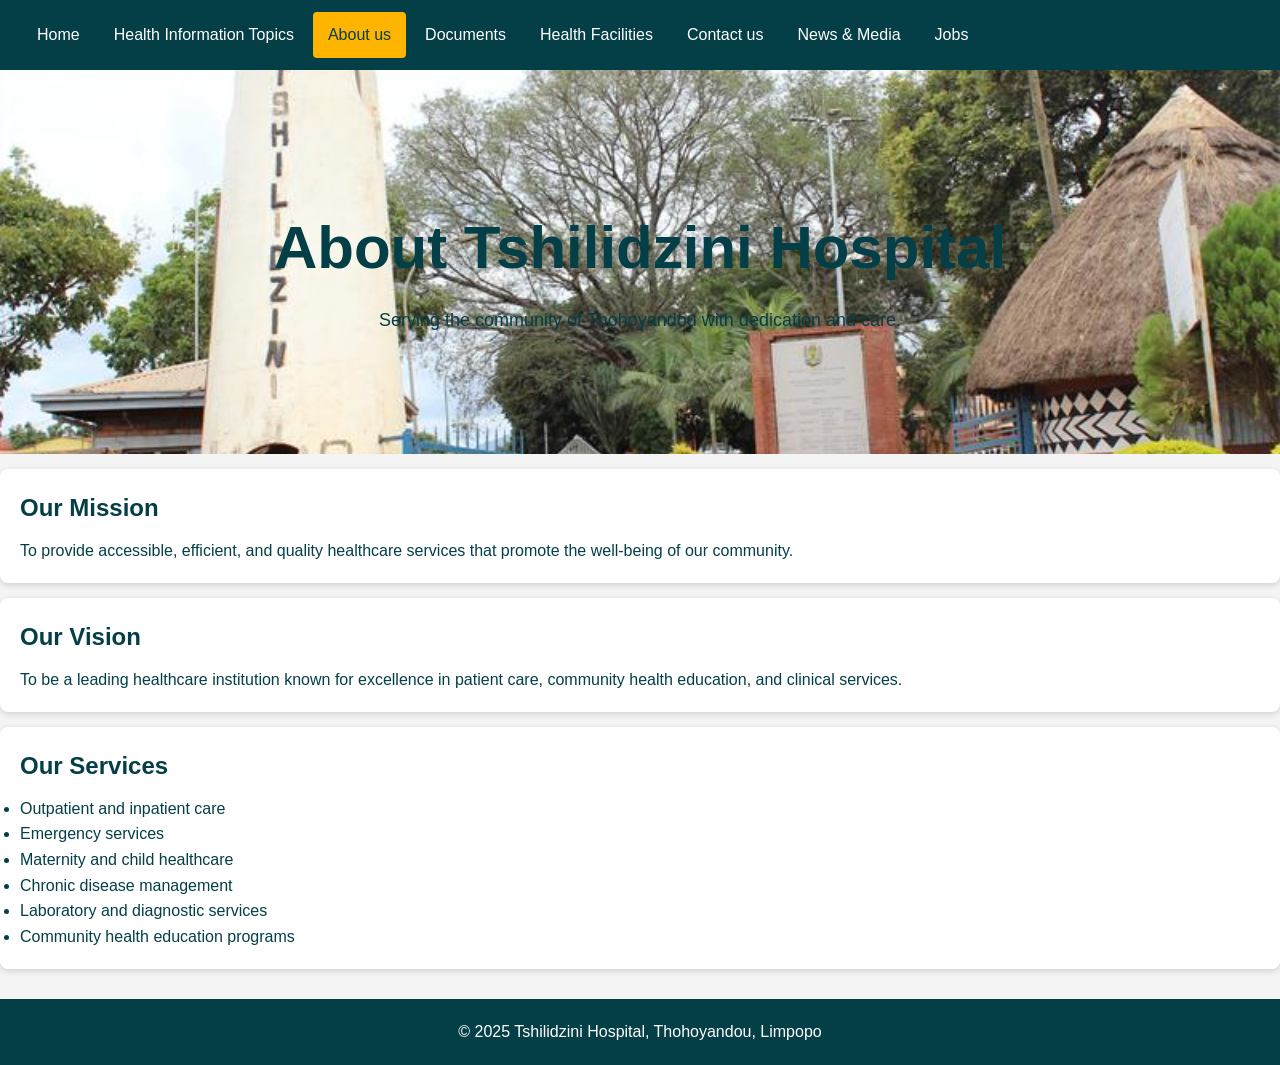
==== about.html @ 9dc43d7e "second commit with more changes" ====
<!DOCTYPE html>
<html lang="en">
<head>
    <meta charset="UTF-8">
    <meta name="viewport" content="width=device-width, initial-scale=1.0">
    <title>About Us - Tshilidzini Hospital</title>
    <link rel="stylesheet" href="styles.css">
</head>
<body>
    <!-- Navbar -->
    <div id="navbar">
      <a href="index.html">Home</a>
      <a href="client.html">Health Information Topics</a>
      <a class="active" href="about_us.html">About us</a>
      <a href="Appointment.html">Documents</a>
      <a href="HealthFacilities.html">Health Facilities</a>
      <a href="./pages/contact.html">Contact us</a>
      <a href="./pages/news-media.html">News & Media</a>
      <a href="jobs.html">Jobs</a>
      <a href="javascript:void(0);" class="icon" onclick="toggleNavbar()">
        <i class="fa fa-bars"></i>
      </a>
    </div>

    <!-- Hero -->
    <section class="hero-section" style="background:url('images/R.jpeg') center/cover no-repeat;">
        <h1>About Tshilidzini Hospital</h1>
        <p>Serving the community of Thohoyandou with dedication and care.</p>
    </section>

    <!-- About Section -->
    <div class="card">
        <h2>Our Mission</h2>
        <p>To provide accessible, efficient, and quality healthcare services that promote the well-being of our community.</p>
    </div>

    <div class="card">
        <h2>Our Vision</h2>
        <p>To be a leading healthcare institution known for excellence in patient care, community health education, and clinical services.</p>
    </div>

    <div class="card">
        <h2>Our Services</h2>
        <ul>
            <li>Outpatient and inpatient care</li>
            <li>Emergency services</li>
            <li>Maternity and child healthcare</li>
            <li>Chronic disease management</li>
            <li>Laboratory and diagnostic services</li>
            <li>Community health education programs</li>
        </ul>
    </div>

    <footer>
        &copy; 2025 Tshilidzini Hospital, Thohoyandou, Limpopo
    </footer>
</body>
</html>
---- styles.css ----
/* General Reset */
* {
    margin: 0;
    padding: 0;
    box-sizing: border-box;
    font-family: Arial, sans-serif;
}

body {
    line-height: 1.6;
    background-color: #f4f4f4;
    color: #043f47;
}

/* Navbar */
#navbar {
    display: flex;
    background: #043f47;
    padding: 10px 20px;
    flex-wrap: wrap;
    align-items: center;
}

#navbar a {
    color: #fff;
    text-decoration: none;
    padding: 10px 15px;
    margin: 2px;
    border-radius: 4px;
    transition: 0.3s;
}

#navbar a:hover, #navbar a.active {
    background: #ffb400;
    color: #043f47;
}

#navbar .icon {
    display: none;
}

/* Hero Section */
.hero-section {
    padding: 120px 20px;
    color: #043f47;
    text-align: center;
    background-size: cover;
    background-position: center;
}

.hero-section h1 {
    font-size: 60px;
    margin: 10px 0;
}

.hero-section p {
    font-size: 18px;
    max-width: 700px;
    margin: auto;
}

.hero-section button {
    padding: 12px 25px;
    border-radius: 6px;
    border: none;
    cursor: pointer;
    font-weight: bold;
    margin: 10px 5px;
    transition: 0.3s;
}

.hero-section button:hover {
    transform: scale(1.05);
}

/* Cards */
.card {
    background: #fff;
    padding: 20px;
    border-radius: 8px;
    margin: 15px 0;
    box-shadow: 0 2px 6px rgba(0,0,0,0.15);
}

.card h2 {
    margin-bottom: 10px;
    color: #043f47;
}

/* Buttons */
.btn-primary {
    background: #ffb400;
    color: #043f47;
    border: none;
}

.btn-secondary {
    background: transparent;
    border: 2px solid #ffb400;
    color: #e4e46f;
}

/* Footer */
footer {
    background: #043f47;
    color: #fff;
    padding: 20px;
    text-align: center;
    margin-top: 30px;
}

/* Responsive Navbar */
@media screen and (max-width: 768px) {
    #navbar a:not(:first-child) {display: none;}
    #navbar a.icon {display: block;}
}

@media screen and (max-width: 768px) {
    #navbar.responsive {position: relative;}
    #navbar.responsive a.icon {
        position: absolute;
        right: 0;
        top: 0;
    }
    #navbar.responsive a {
        display: block;
        text-align: left;
    }
}
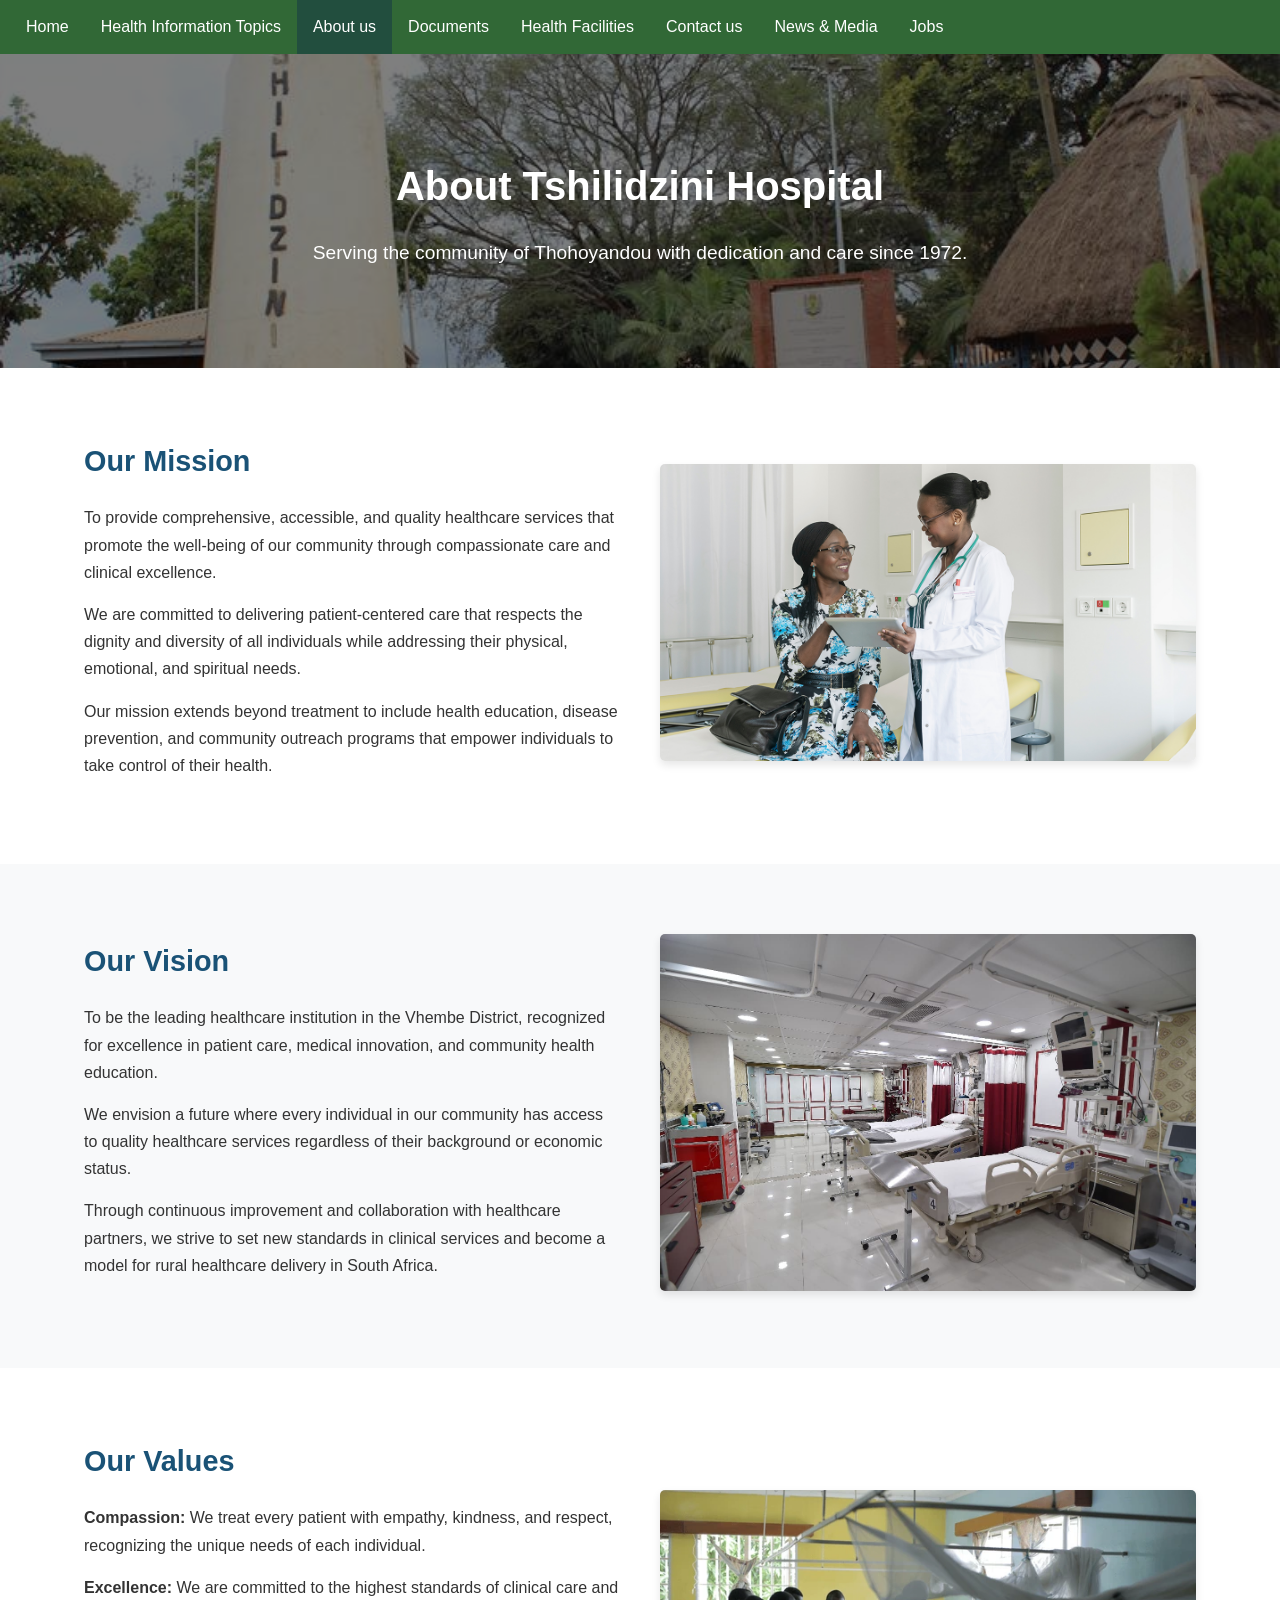
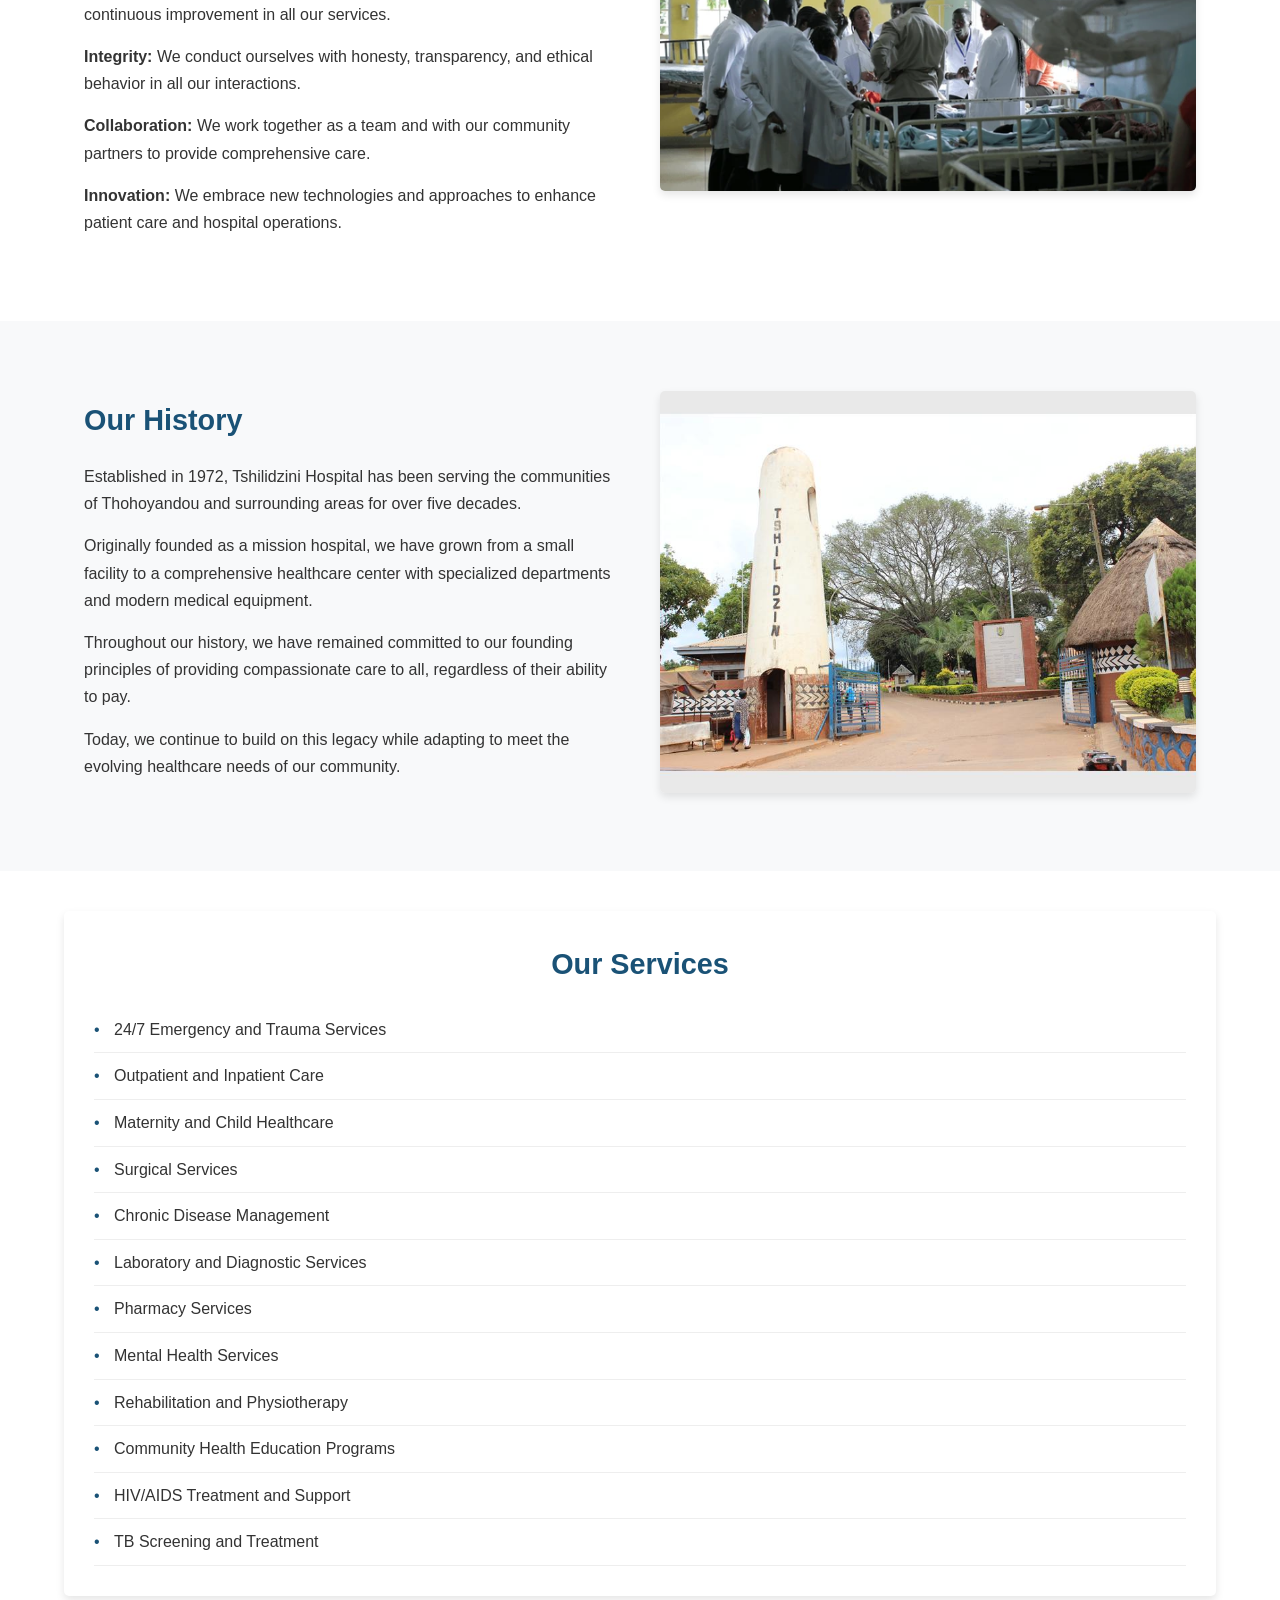
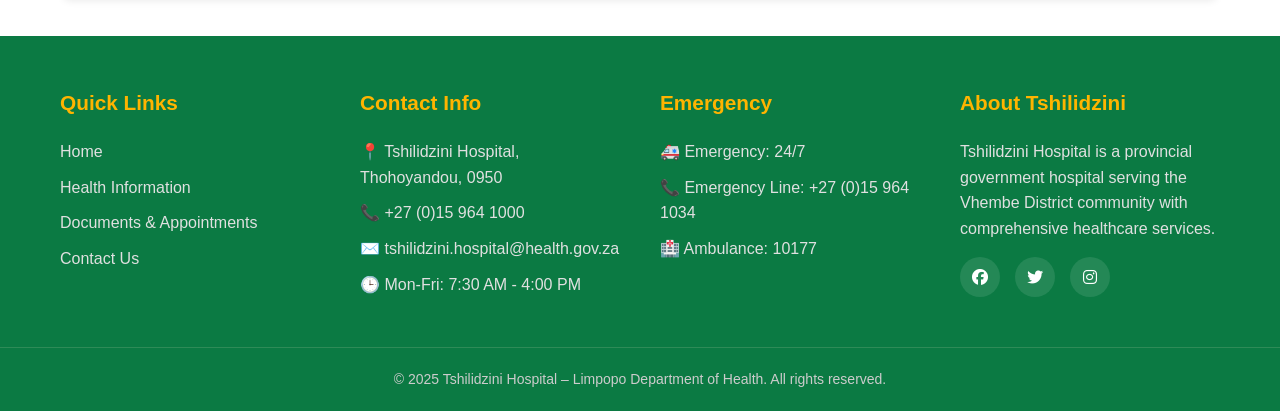
==== commit a7dd23eb: "." ====
--- a/about.html
+++ b/about.html
@@ -1,58 +1,168 @@
 <!DOCTYPE html>
 <html lang="en">
+    
 <head>
     <meta charset="UTF-8">
     <meta name="viewport" content="width=device-width, initial-scale=1.0">
     <title>About Us - Tshilidzini Hospital</title>
     <link rel="stylesheet" href="styles.css">
+        <link rel="stylesheet" href="https://cdnjs.cloudflare.com/ajax/libs/font-awesome/6.5.0/css/all.min.css">
+    
+    <script>
+        function toggleNavbar() {
+            let nav = document.getElementById("navbar");
+            nav.classList.toggle("responsive");
+        }
+    </script>
 </head>
+
 <body>
+
     <!-- Navbar -->
     <div id="navbar">
-      <a href="index.html">Home</a>
-      <a href="client.html">Health Information Topics</a>
-      <a class="active" href="about_us.html">About us</a>
-      <a href="Appointment.html">Documents</a>
-      <a href="HealthFacilities.html">Health Facilities</a>
-      <a href="./pages/contact.html">Contact us</a>
-      <a href="./pages/news-media.html">News & Media</a>
-      <a href="jobs.html">Jobs</a>
-      <a href="javascript:void(0);" class="icon" onclick="toggleNavbar()">
-        <i class="fa fa-bars"></i>
-      </a>
+        <a href="index.html">Home</a>
+        <a href="client.html">Health Information Topics</a>
+        <a class="active" href="about.html">About us</a>
+        <a href="document.html">Documents</a>
+        <a href="healthfacility.html">Health Facilities</a>
+        <a href="contact.html">Contact us</a>
+        <a href="news.html">News & Media</a>
+        <a href="jobs.html">Jobs</a>
+
+        <!-- Hamburger icon -->
+        <a href="javascript:void(0);" class="icon" onclick="toggleNavbar()">
+            &#9776;
+        </a>
     </div>
 
     <!-- Hero -->
-    <section class="hero-section" style="background:url('images/R.jpeg') center/cover no-repeat;">
+    <section class="hero-section" style="background: linear-gradient(rgba(0, 0, 0, 0.5), rgba(0, 0, 0, 0.5)), url('images/R.jpeg') center/cover no-repeat;">
         <h1>About Tshilidzini Hospital</h1>
-        <p>Serving the community of Thohoyandou with dedication and care.</p>
+        <p>Serving the community of Thohoyandou with dedication and care since 1972.</p>
     </section>
 
-    <!-- About Section -->
-    <div class="card">
-        <h2>Our Mission</h2>
-        <p>To provide accessible, efficient, and quality healthcare services that promote the well-being of our community.</p>
+    <!-- OUR MISSION SIDE-BY-SIDE -->
+    <div class="side-section">
+        <div class="text-box">
+            <h2>Our Mission</h2>
+            <p>To provide comprehensive, accessible, and quality healthcare services that promote the well-being of our community through compassionate care and clinical excellence.</p>
+            <p>We are committed to delivering patient-centered care that respects the dignity and diversity of all individuals while addressing their physical, emotional, and spiritual needs.</p>
+            <p>Our mission extends beyond treatment to include health education, disease prevention, and community outreach programs that empower individuals to take control of their health.</p>
+        </div>
+
+        <div class="image-box">
+            <img src="images/doc.jpg" alt="Medical professionals providing care">
+        </div>
     </div>
 
-    <div class="card">
-        <h2>Our Vision</h2>
-        <p>To be a leading healthcare institution known for excellence in patient care, community health education, and clinical services.</p>
+    <!-- OUR VISION SIDE-BY-SIDE -->
+    <div class="side-section">
+        <div class="text-box">
+            <h2>Our Vision</h2>
+            <p>To be the leading healthcare institution in the Vhembe District, recognized for excellence in patient care, medical innovation, and community health education.</p>
+            <p>We envision a future where every individual in our community has access to quality healthcare services regardless of their background or economic status.</p>
+            <p>Through continuous improvement and collaboration with healthcare partners, we strive to set new standards in clinical services and become a model for rural healthcare delivery in South Africa.</p>
+        </div>
+
+        <div class="image-box">
+            <img src="images/facility.jpg" alt="Modern hospital facilities">
+        </div>
+    </div>
+
+    <!-- OUR VALUES SIDE-BY-SIDE -->
+    <div class="side-section">
+        <div class="text-box">
+            <h2>Our Values</h2>
+            <p><strong>Compassion:</strong> We treat every patient with empathy, kindness, and respect, recognizing the unique needs of each individual.</p>
+            <p><strong>Excellence:</strong> We are committed to the highest standards of clinical care and continuous improvement in all our services.</p>
+            <p><strong>Integrity:</strong> We conduct ourselves with honesty, transparency, and ethical behavior in all our interactions.</p>
+            <p><strong>Collaboration:</strong> We work together as a team and with our community partners to provide comprehensive care.</p>
+            <p><strong>Innovation:</strong> We embrace new technologies and approaches to enhance patient care and hospital operations.</p>
+        </div>
+
+        <div class="image-box">
+            <img src="images/staff.webp" alt="Hospital staff working together">
+        </div>
+    </div>
+
+    <!-- OUR HISTORY SIDE-BY-SIDE -->
+    <div class="side-section">
+        <div class="text-box">
+            <h2>Our History</h2>
+            <p>Established in 1972, Tshilidzini Hospital has been serving the communities of Thohoyandou and surrounding areas for over five decades.</p>
+            <p>Originally founded as a mission hospital, we have grown from a small facility to a comprehensive healthcare center with specialized departments and modern medical equipment.</p>
+            <p>Throughout our history, we have remained committed to our founding principles of providing compassionate care to all, regardless of their ability to pay.</p>
+            <p>Today, we continue to build on this legacy while adapting to meet the evolving healthcare needs of our community.</p>
+        </div>
+
+        <div class="image-box">
+            <img src="images/R.jpeg" alt="Historical photo of Tshilidzini Hospital">
+        </div>
     </div>
 
     <div class="card">
         <h2>Our Services</h2>
         <ul>
-            <li>Outpatient and inpatient care</li>
-            <li>Emergency services</li>
-            <li>Maternity and child healthcare</li>
-            <li>Chronic disease management</li>
-            <li>Laboratory and diagnostic services</li>
-            <li>Community health education programs</li>
+            <li>24/7 Emergency and Trauma Services</li>
+            <li>Outpatient and Inpatient Care</li>
+            <li>Maternity and Child Healthcare</li>
+            <li>Surgical Services</li>
+            <li>Chronic Disease Management</li>
+            <li>Laboratory and Diagnostic Services</li>
+            <li>Pharmacy Services</li>
+            <li>Mental Health Services</li>
+            <li>Rehabilitation and Physiotherapy</li>
+            <li>Community Health Education Programs</li>
+            <li>HIV/AIDS Treatment and Support</li>
+            <li>TB Screening and Treatment</li>
         </ul>
     </div>
 
-    <footer>
-        &copy; 2025 Tshilidzini Hospital, Thohoyandou, Limpopo
+    <!-- Footer -->
+    <footer class="footer">
+        <div class="footer-container">
+            <div class="footer-section">
+                <h3>Quick Links</h3>
+                <ul>
+                    <li><a href="index.html">Home</a></li>
+                    <li><a href="health.html">Health Information</a></li>
+                    <li><a href="documents.html">Documents & Appointments</a></li>
+                    <li><a href="contact.html">Contact Us</a></li>
+                </ul>
+            </div>
+            <div class="footer-section">
+                <h3>Contact Info</h3>
+                <ul>
+                    <li>📍 Tshilidzini Hospital, Thohoyandou, 0950</li>
+                    <li>📞 +27 (0)15 964 1000</li>
+                    <li>✉️ tshilidzini.hospital@health.gov.za</li>
+                    <li>🕒 Mon-Fri: 7:30 AM - 4:00 PM</li>
+                </ul>
+            </div>
+            <div class="footer-section">
+                <h3>Emergency</h3>
+                <ul>
+                    <li>🚑 Emergency: 24/7</li>
+                    <li>📞 Emergency Line: +27 (0)15 964 1034</li>
+                    <li>🏥 Ambulance: 10177</li>
+                </ul>
+            </div>
+            <div class="footer-section">
+                <h3>About Tshilidzini</h3>
+                <p>Tshilidzini Hospital is a provincial government hospital serving the Vhembe District community with comprehensive healthcare services.</p>
+                <div class="social-links">
+                    <a href="#" aria-label="Facebook"><i class="fab fa-facebook"></i></a>
+                    <a href="#" aria-label="Twitter"><i class="fab fa-twitter"></i></a>
+                    <a href="#" aria-label="Instagram"><i class="fab fa-instagram"></i></a>
+                </div>
+            </div>
+        </div>
+        <div class="footer-bottom">
+            © 2025 Tshilidzini Hospital – Limpopo Department of Health. All rights reserved.
+        </div>
     </footer>
+
+
 </body>
-</html>
+
+</html>
--- a/styles.css
+++ b/styles.css
@@ -1,129 +1,250 @@
-/* General Reset */
-* {
-    margin: 0;
-    padding: 0;
-    box-sizing: border-box;
-    font-family: Arial, sans-serif;
-}
-
-body {
+ 
+        /* CSS to match the design */
+        * {
+            margin: 0;
+            padding: 0;
+            box-sizing: border-box;
+            font-family: Arial, sans-serif;
+        }
+        
+        body {
+            line-height: 1.6;
+            color: #333;
+        }
+        
+        /* Navbar Styles */
+        #navbar {
+            background-color: #316836;
+            overflow: hidden;
+            display: flex;
+            flex-wrap: wrap;
+            padding: 0 10px;
+        }
+        
+        #navbar a {
+            color: white;
+            text-align: center;
+            padding: 14px 16px;
+            text-decoration: none;
+            font-size: 16px;
+        }
+        
+        #navbar a:hover {
+            background-color: #30765a;
+        }
+        
+        #navbar a.active {
+            background-color: #224e3e;
+        }
+        
+        #navbar .icon {
+            display: none;
+        }
+        
+        /* Hero Section */
+        .hero-section {
+            padding: 100px 20px;
+            text-align: center;
+            color: white;
+            background: linear-gradient(rgba(0, 0, 0, 0.5), rgba(0, 0, 0, 0.5)), url('images/R.jpeg') center/cover no-repeat;
+        }
+        
+        .hero-section h1 {
+            font-size: 2.5rem;
+            margin-bottom: 20px;
+        }
+        
+        .hero-section p {
+            font-size: 1.2rem;
+            max-width: 800px;
+            margin: 0 auto;
+        }
+        
+        /* Side-by-side Sections */
+        .side-section {
+            display: flex;
+            flex-wrap: wrap;
+            padding: 50px 5%;
+            align-items: center;
+        }
+        
+        .text-box {
+            flex: 1;
+            min-width: 300px;
+            padding: 20px;
+        }
+        
+        .text-box h2 {
+            color: #1a5276;
+            margin-bottom: 20px;
+            font-size: 1.8rem;
+        }
+        
+        .text-box p {
+            margin-bottom: 15px;
+            line-height: 1.7;
+        }
+        
+        .image-box {
+            flex: 1;
+            min-width: 300px;
+            padding: 20px;
+            text-align: center;
+        }
+        
+        .image-box img {
+            max-width: 100%;
+            border-radius: 5px;
+            box-shadow: 0 4px 8px rgba(0, 0, 0, 0.1);
+        }
+        
+        /* Alternate background for sections */
+        .side-section:nth-child(even) {
+            background-color: #f8f9fa;
+        }
+        
+        /* Card Styles */
+        .card {
+            background-color: white;
+            margin: 40px 5%;
+            padding: 30px;
+            border-radius: 5px;
+            box-shadow: 0 4px 8px rgba(0, 0, 0, 0.1);
+        }
+        
+        .card h2 {
+            color: #1a5276;
+            margin-bottom: 20px;
+            font-size: 1.8rem;
+            text-align: center;
+        }
+        
+        .card ul {
+            list-style-type: none;
+            padding: 0;
+        }
+        
+        .card li {
+            padding: 10px 0;
+            border-bottom: 1px solid #eee;
+            padding-left: 20px;
+            position: relative;
+        }
+        
+        .card li:before {
+            content: "•";
+            color: #1a5276;
+            position: absolute;
+            left: 0;
+        }
+        
+       
+        
+        /* Responsive Design */
+        @media screen and (max-width: 768px) {
+            #navbar a:not(:first-child) {display: none;}
+            #navbar a.icon {
+                float: right;
+                display: block;
+            }
+            
+            #navbar.responsive {position: relative;}
+            #navbar.responsive .icon {
+                position: absolute;
+                right: 0;
+                top: 0;
+            }
+            #navbar.responsive a {
+                float: none;
+                display: block;
+                text-align: left;
+            }
+            
+            .hero-section {
+                padding: 60px 20px;
+            }
+            
+            .hero-section h1 {
+                font-size: 2rem;
+            }
+        }
+    /* Footer */
+.footer {
+    background: #0b7a43;
+    color: white;
+    padding: 50px 0 20px;
+}
+
+.footer-container {
+    display: grid;
+    grid-template-columns: repeat(auto-fit, minmax(250px, 1fr));
+    gap: 40px;
+    max-width: 1200px;
+    margin: 0 auto;
+    padding: 0 20px;
+}
+
+.footer-section h3 {
+    color: #ffb400;
+    margin-bottom: 20px;
+    font-size: 1.3rem;
+}
+
+.footer-section ul {
+    list-style: none;
+}
+
+.footer-section ul li {
+    margin-bottom: 10px;
+    color: #e0e0e0;
+}
+
+.footer-section ul li a {
+    color: #e0e0e0;
+    text-decoration: none;
+    transition: color 0.3s ease;
+}
+
+.footer-section ul li a:hover {
+    color: #ffb400;
+}
+
+.footer-section p {
+    color: #e0e0e0;
     line-height: 1.6;
-    background-color: #f4f4f4;
-    color: #043f47;
-}
-
-/* Navbar */
-#navbar {
+    margin-bottom: 15px;
+}
+
+.social-links {
     display: flex;
-    background: #043f47;
-    padding: 10px 20px;
-    flex-wrap: wrap;
+    gap: 15px;
+    margin-top: 15px;
+}
+
+.social-links a {
+    display: flex;
     align-items: center;
-}
-
-#navbar a {
-    color: #fff;
+    justify-content: center;
+    width: 40px;
+    height: 40px;
+    background: rgba(255, 255, 255, 0.1);
+    border-radius: 50%;
+    color: white;
     text-decoration: none;
-    padding: 10px 15px;
-    margin: 2px;
-    border-radius: 4px;
-    transition: 0.3s;
-}
-
-#navbar a:hover, #navbar a.active {
+    transition: all 0.3s ease;
+}
+
+.social-links a:hover {
     background: #ffb400;
-    color: #043f47;
-}
-
-#navbar .icon {
-    display: none;
-}
-
-/* Hero Section */
-.hero-section {
-    padding: 120px 20px;
-    color: #043f47;
+    transform: translateY(-2px);
+}
+
+.footer-bottom {
     text-align: center;
-    background-size: cover;
-    background-position: center;
-}
-
-.hero-section h1 {
-    font-size: 60px;
-    margin: 10px 0;
-}
-
-.hero-section p {
-    font-size: 18px;
-    max-width: 700px;
-    margin: auto;
-}
-
-.hero-section button {
-    padding: 12px 25px;
-    border-radius: 6px;
-    border: none;
-    cursor: pointer;
-    font-weight: bold;
-    margin: 10px 5px;
-    transition: 0.3s;
-}
-
-.hero-section button:hover {
-    transform: scale(1.05);
-}
-
-/* Cards */
-.card {
-    background: #fff;
-    padding: 20px;
-    border-radius: 8px;
-    margin: 15px 0;
-    box-shadow: 0 2px 6px rgba(0,0,0,0.15);
-}
-
-.card h2 {
-    margin-bottom: 10px;
-    color: #043f47;
-}
-
-/* Buttons */
-.btn-primary {
-    background: #ffb400;
-    color: #043f47;
-    border: none;
-}
-
-.btn-secondary {
-    background: transparent;
-    border: 2px solid #ffb400;
-    color: #e4e46f;
-}
-
-/* Footer */
-footer {
-    background: #043f47;
-    color: #fff;
-    padding: 20px;
-    text-align: center;
-    margin-top: 30px;
-}
-
-/* Responsive Navbar */
-@media screen and (max-width: 768px) {
-    #navbar a:not(:first-child) {display: none;}
-    #navbar a.icon {display: block;}
-}
-
-@media screen and (max-width: 768px) {
-    #navbar.responsive {position: relative;}
-    #navbar.responsive a.icon {
-        position: absolute;
-        right: 0;
-        top: 0;
-    }
-    #navbar.responsive a {
-        display: block;
-        text-align: left;
-    }
-}
+    margin-top: 40px;
+    padding-top: 20px;
+    border-top: 1px solid #2e8b57;
+    color: #ccc;
+    font-size: 14px;
+}
+
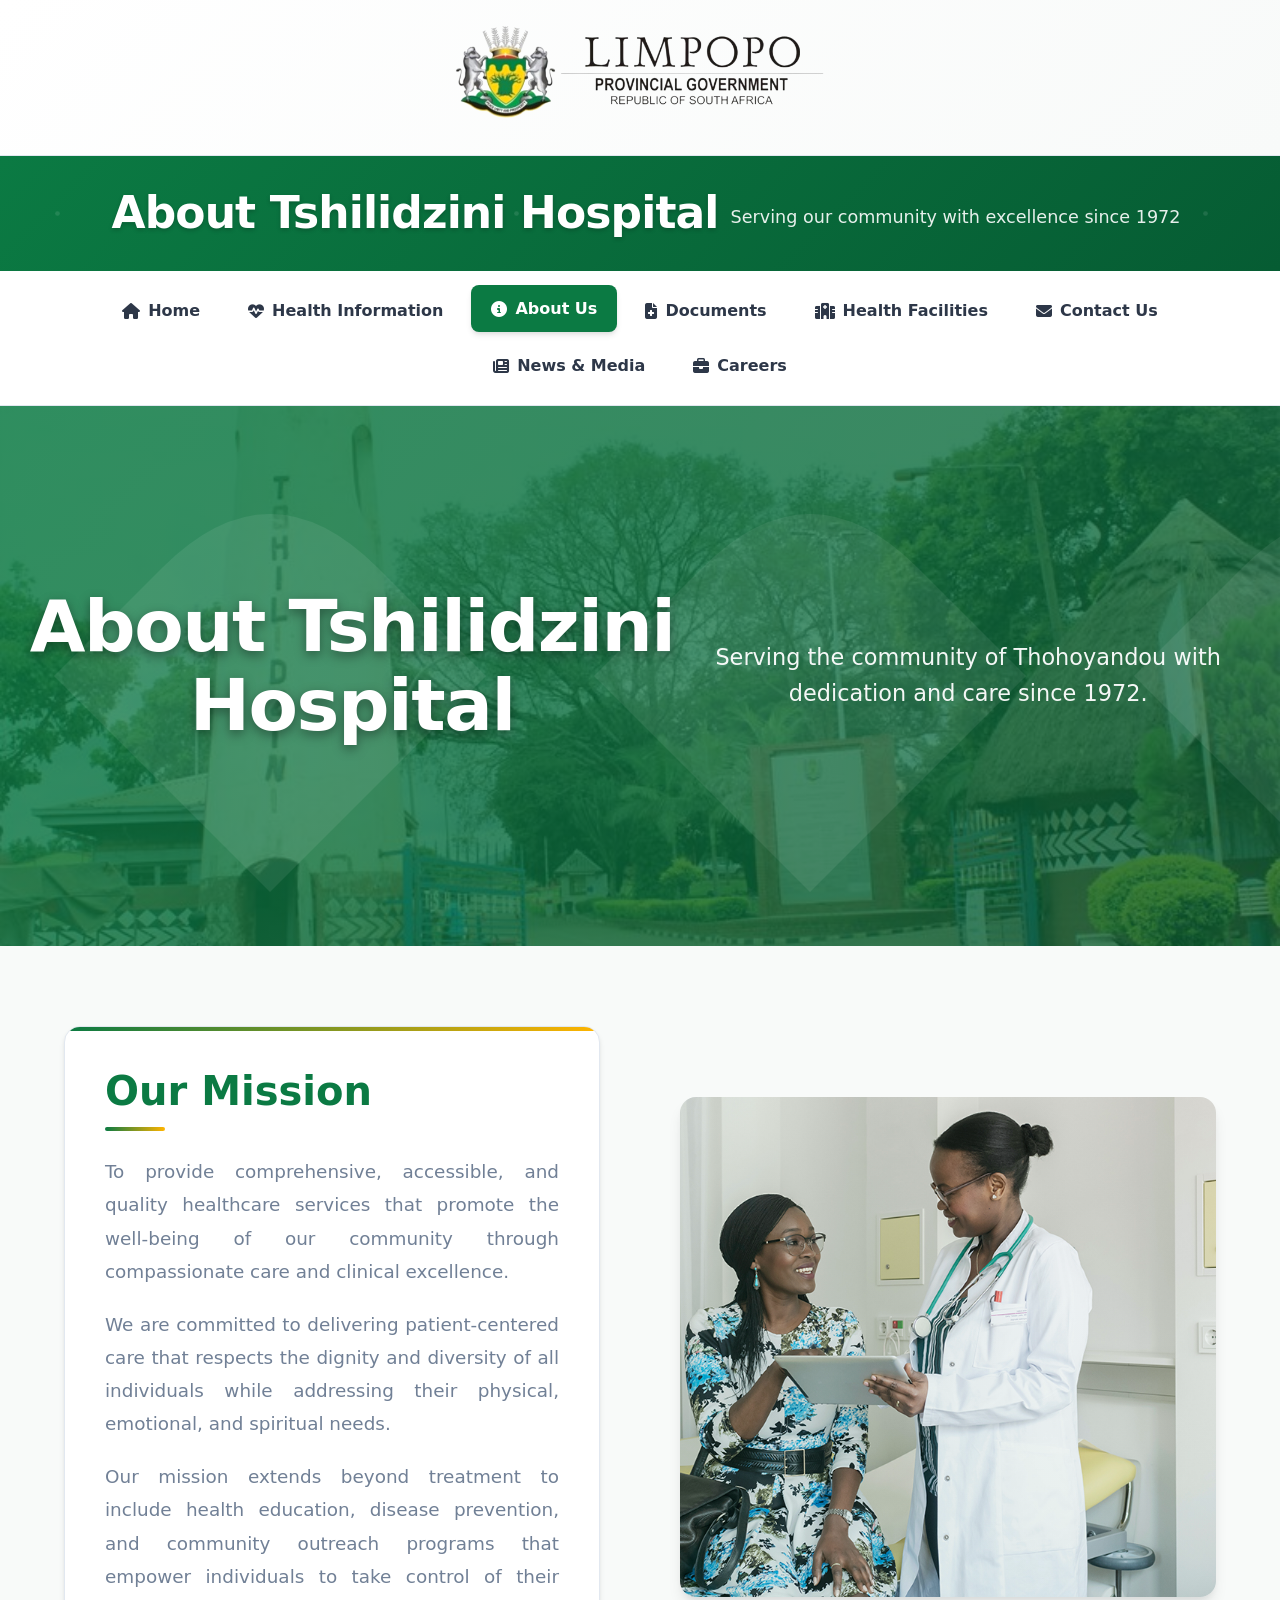
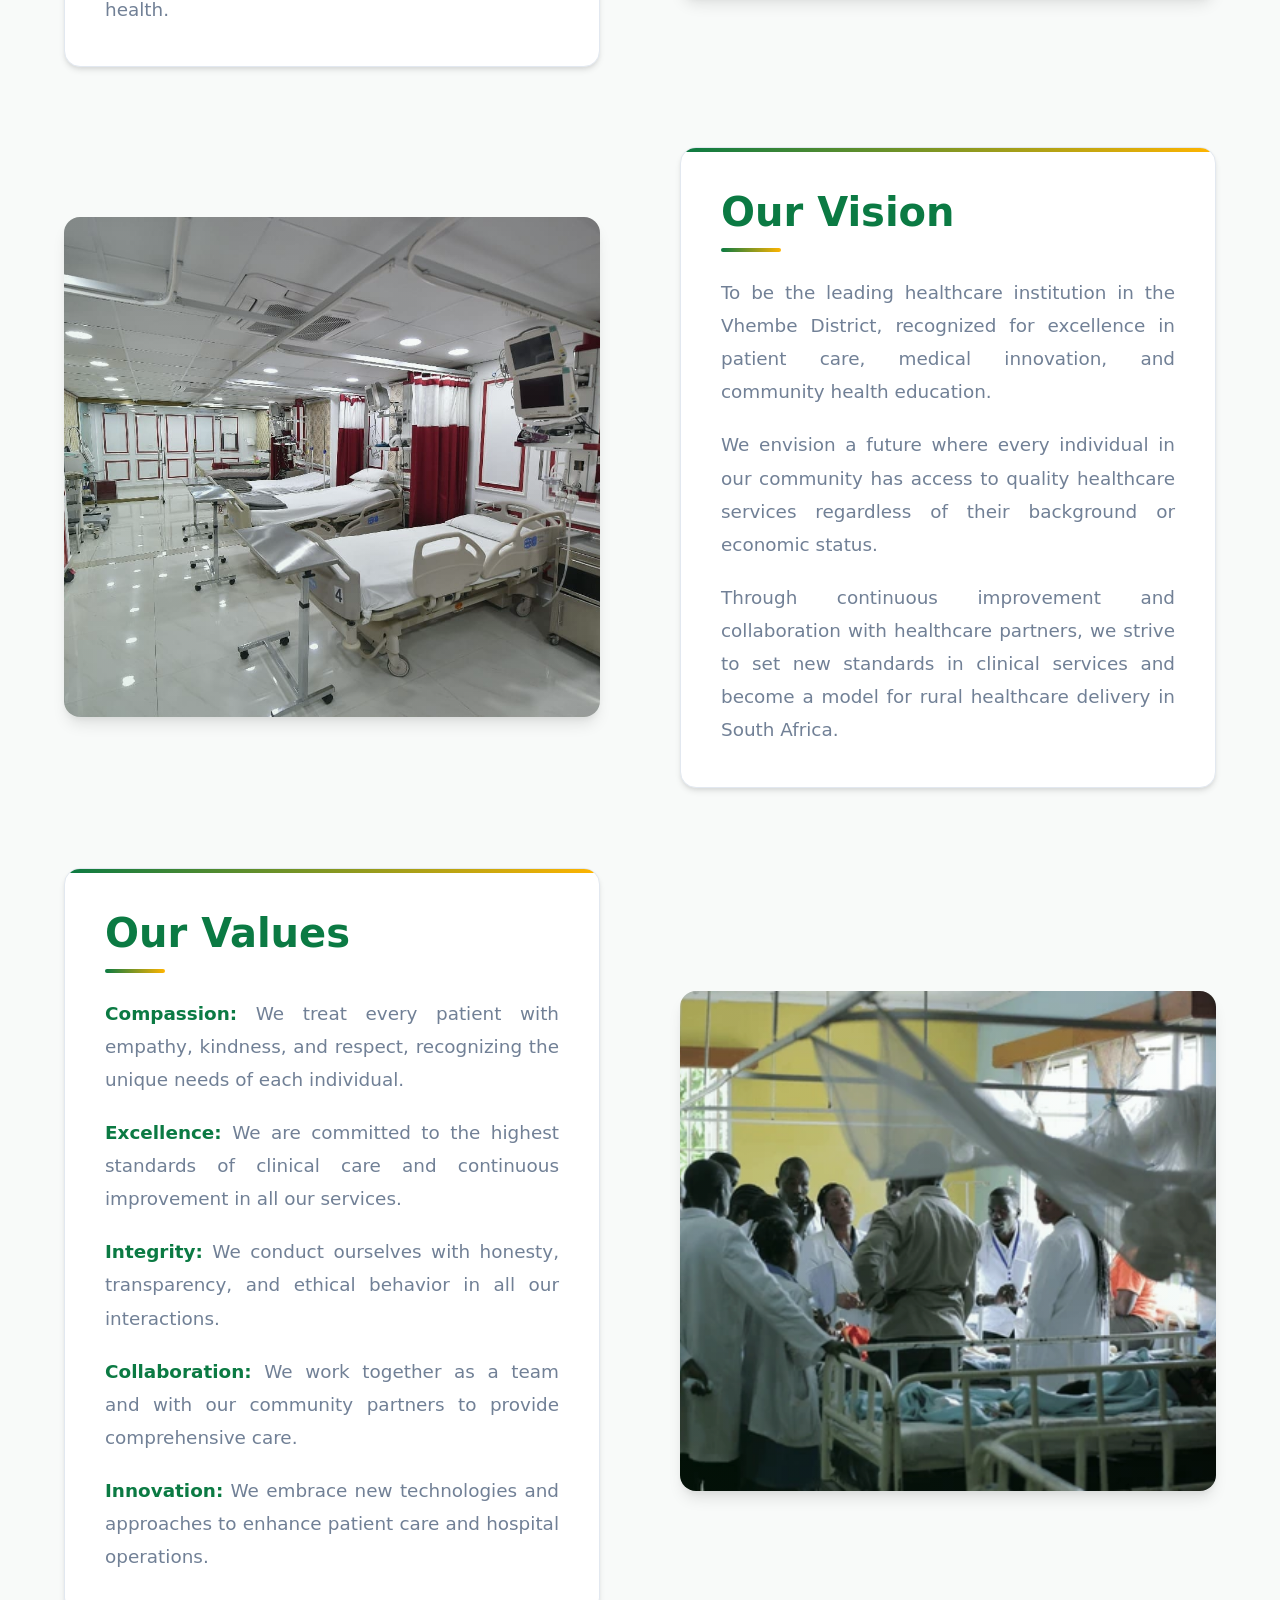
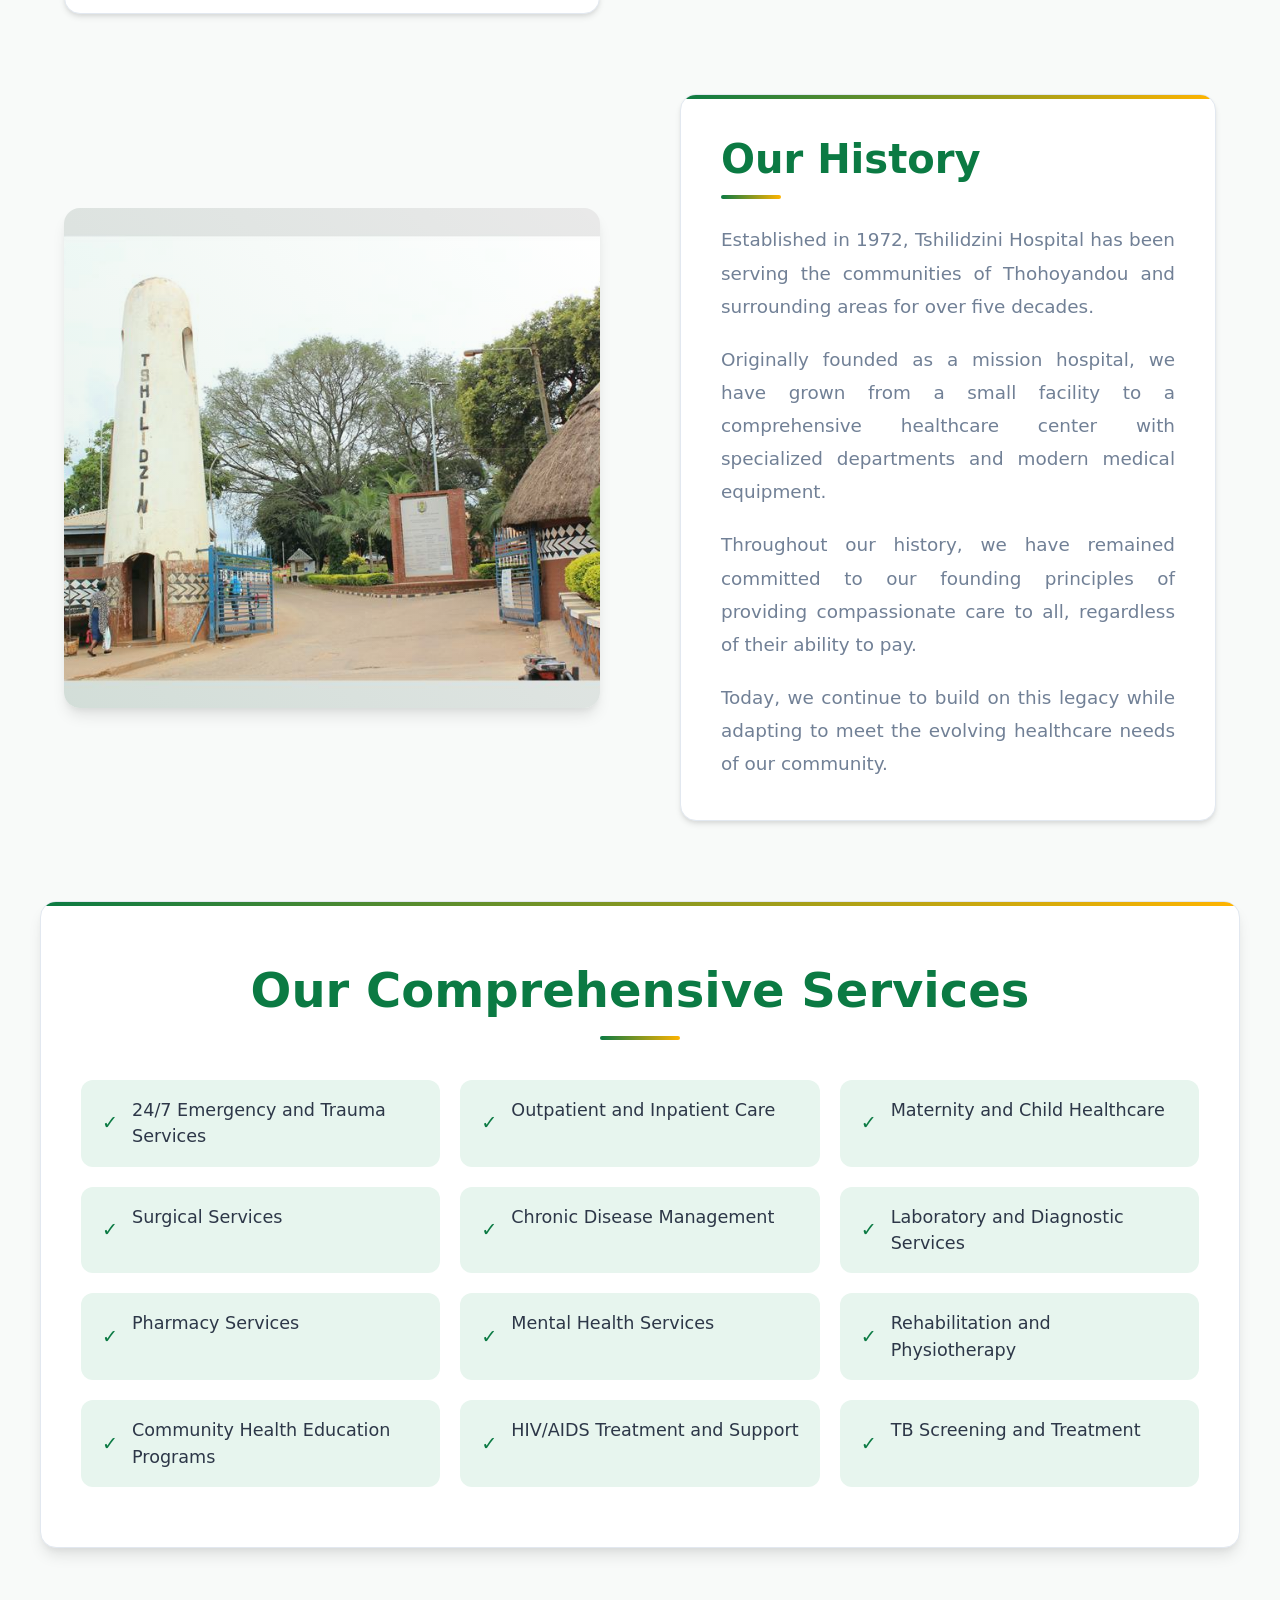
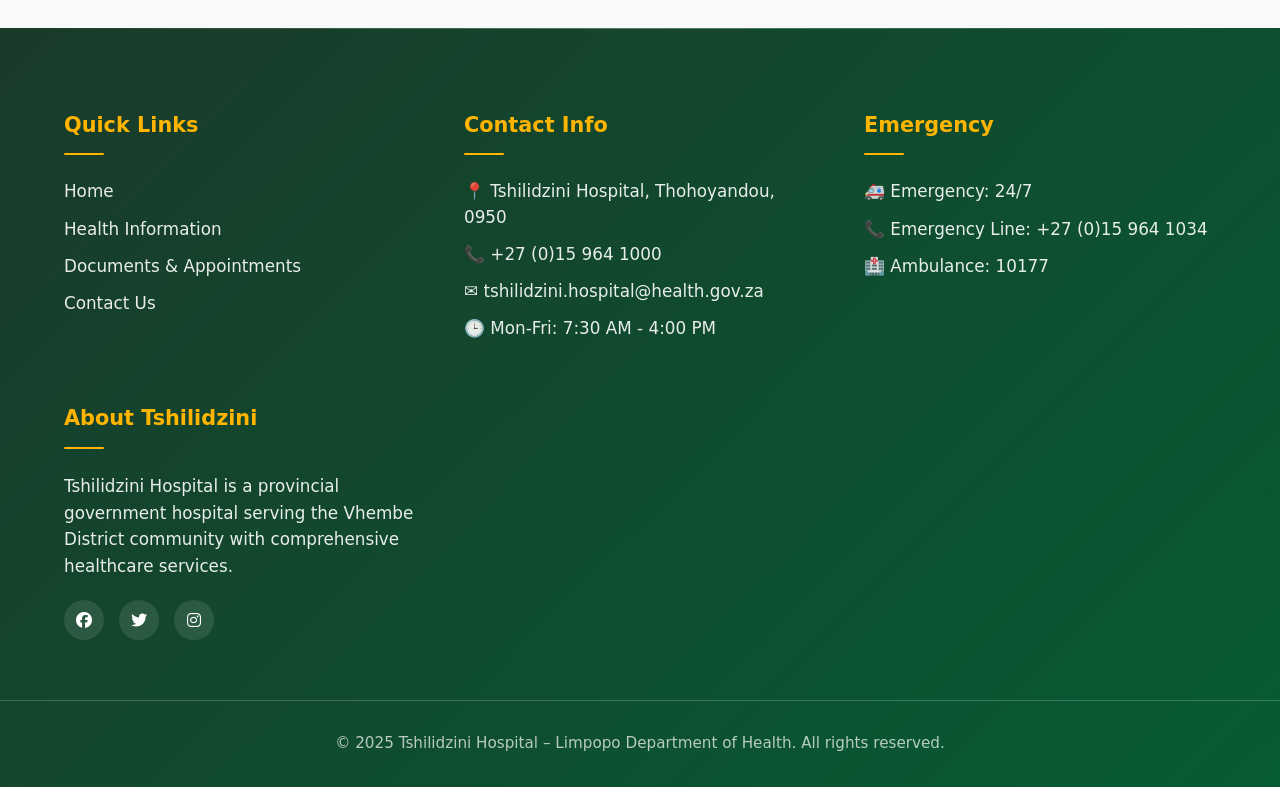
==== commit 22cbb73f: "google analytics intergrated" ====
--- a/about.html
+++ b/about.html
@@ -1,42 +1,51 @@
 <!DOCTYPE html>
 <html lang="en">
-    
 <head>
     <meta charset="UTF-8">
     <meta name="viewport" content="width=device-width, initial-scale=1.0">
     <title>About Us - Tshilidzini Hospital</title>
-    <link rel="stylesheet" href="styles.css">
-        <link rel="stylesheet" href="https://cdnjs.cloudflare.com/ajax/libs/font-awesome/6.5.0/css/all.min.css">
-    
-    <script>
-        function toggleNavbar() {
-            let nav = document.getElementById("navbar");
-            nav.classList.toggle("responsive");
-        }
-    </script>
+    <link rel="stylesheet" href="https://cdnjs.cloudflare.com/ajax/libs/font-awesome/6.5.0/css/all.min.css">
+    <link rel="stylesheet" href="about.css">
+     <!-- Google tag (gtag.js) -->
+<script async src="https://www.googletagmanager.com/gtag/js?id=G-FHBEJPBNWZ"></script>
+<script>
+  window.dataLayer = window.dataLayer || [];
+  function gtag(){dataLayer.push(arguments);}
+  gtag('js', new Date());
+
+  gtag('config', 'G-FHBEJPBNWZ');
+</script>
 </head>
 
 <body>
-
-    <!-- Navbar -->
-    <div id="navbar">
-        <a href="index.html">Home</a>
-        <a href="client.html">Health Information Topics</a>
-        <a class="active" href="about.html">About us</a>
-        <a href="document.html">Documents</a>
-        <a href="healthfacility.html">Health Facilities</a>
-        <a href="contact.html">Contact us</a>
-        <a href="news.html">News & Media</a>
-        <a href="jobs.html">Jobs</a>
-
-        <!-- Hamburger icon -->
+    <!-- Header Section -->
+    <header id="primary_header">
+        <img id="logo" src="images/limpop-province.png" alt="Limpopo Province Logo">
+    </header>
+
+    <!-- Secondary Header -->
+    <div id="secondary_header">
+        <h1>About Tshilidzini Hospital</h1>
+        <p class="visitation-note">Serving our community with excellence since 1972</p>
+    </div>
+
+    <!-- Navigation -->
+    <nav id="navbar">
+        <a href="index.html"><i class="fas fa-home"></i> Home</a>
+        <a href="hospital.html"><i class="fas fa-heartbeat"></i> Health Information</a>
+        <a class="active" href="about.html"><i class="fas fa-info-circle"></i> About Us</a>
+        <a href="documents.html"><i class="fas fa-file-medical"></i> Documents</a>
+        <a href="healthfacility.html"><i class="fas fa-hospital"></i> Health Facilities</a>
+        <a href="contact.html"><i class="fas fa-envelope"></i> Contact Us</a>
+        <a href="news.html"><i class="fas fa-newspaper"></i> News & Media</a>
+        <a href="jobs.html"><i class="fas fa-briefcase"></i> Careers</a>
         <a href="javascript:void(0);" class="icon" onclick="toggleNavbar()">
-            &#9776;
+            <i class="fas fa-bars"></i>
         </a>
-    </div>
-
-    <!-- Hero -->
-    <section class="hero-section" style="background: linear-gradient(rgba(0, 0, 0, 0.5), rgba(0, 0, 0, 0.5)), url('images/R.jpeg') center/cover no-repeat;">
+    </nav>
+
+    <!-- Hero Section -->
+    <section class="hero-section">
         <h1>About Tshilidzini Hospital</h1>
         <p>Serving the community of Thohoyandou with dedication and care since 1972.</p>
     </section>
@@ -49,7 +58,6 @@
             <p>We are committed to delivering patient-centered care that respects the dignity and diversity of all individuals while addressing their physical, emotional, and spiritual needs.</p>
             <p>Our mission extends beyond treatment to include health education, disease prevention, and community outreach programs that empower individuals to take control of their health.</p>
         </div>
-
         <div class="image-box">
             <img src="images/doc.jpg" alt="Medical professionals providing care">
         </div>
@@ -63,7 +71,6 @@
             <p>We envision a future where every individual in our community has access to quality healthcare services regardless of their background or economic status.</p>
             <p>Through continuous improvement and collaboration with healthcare partners, we strive to set new standards in clinical services and become a model for rural healthcare delivery in South Africa.</p>
         </div>
-
         <div class="image-box">
             <img src="images/facility.jpg" alt="Modern hospital facilities">
         </div>
@@ -79,7 +86,6 @@
             <p><strong>Collaboration:</strong> We work together as a team and with our community partners to provide comprehensive care.</p>
             <p><strong>Innovation:</strong> We embrace new technologies and approaches to enhance patient care and hospital operations.</p>
         </div>
-
         <div class="image-box">
             <img src="images/staff.webp" alt="Hospital staff working together">
         </div>
@@ -94,14 +100,14 @@
             <p>Throughout our history, we have remained committed to our founding principles of providing compassionate care to all, regardless of their ability to pay.</p>
             <p>Today, we continue to build on this legacy while adapting to meet the evolving healthcare needs of our community.</p>
         </div>
-
         <div class="image-box">
             <img src="images/R.jpeg" alt="Historical photo of Tshilidzini Hospital">
         </div>
     </div>
 
+    <!-- Services Section -->
     <div class="card">
-        <h2>Our Services</h2>
+        <h2>Our Comprehensive Services</h2>
         <ul>
             <li>24/7 Emergency and Trauma Services</li>
             <li>Outpatient and Inpatient Care</li>
@@ -125,7 +131,7 @@
                 <h3>Quick Links</h3>
                 <ul>
                     <li><a href="index.html">Home</a></li>
-                    <li><a href="health.html">Health Information</a></li>
+                    <li><a href="hospital.html">Health Information</a></li>
                     <li><a href="documents.html">Documents & Appointments</a></li>
                     <li><a href="contact.html">Contact Us</a></li>
                 </ul>
@@ -162,7 +168,37 @@
         </div>
     </footer>
 
-
+    <script>
+        function toggleNavbar() {
+            let nav = document.getElementById("navbar");
+            nav.classList.toggle("responsive");
+        }
+
+        // Add scroll animations
+        document.addEventListener('DOMContentLoaded', function() {
+            const observerOptions = {
+                threshold: 0.1,
+                rootMargin: '0px 0px -50px 0px'
+            };
+
+            const observer = new IntersectionObserver(function(entries) {
+                entries.forEach(entry => {
+                    if (entry.isIntersecting) {
+                        entry.target.style.opacity = '1';
+                        entry.target.style.transform = 'translateY(0)';
+                    }
+                });
+            }, observerOptions);
+
+            // Observe sections for animation
+            const sections = document.querySelectorAll('.side-section, .card');
+            sections.forEach(section => {
+                section.style.opacity = '0';
+                section.style.transform = 'translateY(30px)';
+                section.style.transition = 'opacity 0.6s ease, transform 0.6s ease';
+                observer.observe(section);
+            });
+        });
+    </script>
 </body>
-
 </html>
--- a/about.css
+++ b/about.css
@@ -0,0 +1,658 @@
+/* 🔄 Modern CSS Reset and Base Styles */
+:root {
+  --primary-green: #0b7a43;
+  --dark-green: #065c33;
+  --light-green: #e7f5ee;
+  --accent-yellow: #ffb400;
+  --dark-yellow: #e6a200;
+  --background-light: #f8faf9;
+  --white: #ffffff;
+  --text-dark: #2d3748;
+  --text-light: #718096;
+  --text-lighter: #a0aec0;
+  --border-light: #e2e8f0;
+  --shadow: 0 4px 6px -1px rgba(0, 0, 0, 0.1), 0 2px 4px -1px rgba(0, 0, 0, 0.06);
+  --shadow-lg: 0 10px 15px -3px rgba(0, 0, 0, 0.1), 0 4px 6px -2px rgba(0, 0, 0, 0.05);
+  --radius: 12px;
+  --radius-lg: 16px;
+  --transition: all 0.3s cubic-bezier(0.4, 0, 0.2, 1);
+}
+
+* {
+  margin: 0;
+  padding: 0;
+  box-sizing: border-box;
+}
+
+body {
+  font-family: 'Segoe UI', system-ui, -apple-system, sans-serif;
+  line-height: 1.7;
+  color: var(--text-dark);
+  background: var(--background-light);
+  overflow-x: hidden;
+  font-size: 16px;
+}
+
+/* 🧭 Primary Header - Consistent with other pages */
+#primary_header {
+  width: 100%;
+  min-height: 140px;
+  background: linear-gradient(135deg, var(--white) 0%, #f8faf9 100%);
+  padding: 24px 20px;
+  text-align: center;
+  border-bottom: 1px solid var(--border-light);
+  box-shadow: 0 2px 4px rgba(0, 0, 0, 0.04);
+}
+
+#logo {
+  max-width: 100%;
+  height: auto;
+  max-width: 380px;
+  width: 85%;
+  filter: brightness(1.1);
+  transition: var(--transition);
+}
+
+#logo:hover {
+  transform: scale(1.02);
+}
+
+/* 🧭 Secondary Header - Consistent with other pages */
+#secondary_header {
+  width: 100%;
+  min-height: 100px;
+  background: linear-gradient(135deg, var(--primary-green) 0%, var(--dark-green) 100%);
+  color: var(--white);
+  display: flex;
+  align-items: center;
+  justify-content: center;
+  padding: 20px 16px;
+  flex-wrap: wrap;
+  text-align: center;
+  position: relative;
+  overflow: hidden;
+}
+
+#secondary_header::before {
+  content: '';
+  position: absolute;
+  top: 0;
+  left: 0;
+  right: 0;
+  bottom: 0;
+  background: url('data:image/svg+xml,<svg xmlns="http://www.w3.org/2000/svg" viewBox="0 0 100 100" opacity="0.1"><circle cx="50" cy="50" r="2" fill="white"/></svg>') repeat;
+  animation: float 20s infinite linear;
+}
+
+@keyframes float {
+  0% { transform: translateY(0) translateX(0); }
+  100% { transform: translateY(-100px) translateX(-100px); }
+}
+
+#secondary_header h1 {
+  font-size: clamp(1.75rem, 5vw, 2.75rem);
+  font-weight: 700;
+  margin: 0 12px;
+  position: relative;
+  text-shadow: 0 2px 4px rgba(0, 0, 0, 0.2);
+  letter-spacing: -0.02em;
+}
+
+.visitation-note {
+  font-size: clamp(0.95rem, 2.5vw, 1.1rem);
+  color: rgba(255, 255, 255, 0.9);
+  margin-top: 8px;
+  font-weight: 500;
+  position: relative;
+}
+
+/* Navigation - Consistent with other pages */
+#navbar {
+  display: flex;
+  justify-content: center;
+  align-items: center;
+  gap: 8px;
+  background: var(--white);
+  padding: 16px 20px;
+  flex-wrap: wrap;
+  border-bottom: 1px solid var(--border-light);
+  box-shadow: 0 1px 3px rgba(0, 0, 0, 0.08);
+}
+
+#navbar a {
+  color: var(--text-dark);
+  text-decoration: none;
+  font-size: clamp(0.9rem, 2vw, 1rem);
+  font-weight: 600;
+  padding: 10px 20px;
+  border-radius: 8px;
+  transition: var(--transition);
+  position: relative;
+  overflow: hidden;
+  display: flex;
+  align-items: center;
+  gap: 8px;
+}
+
+#navbar a::before {
+  content: '';
+  position: absolute;
+  top: 0;
+  left: -100%;
+  width: 100%;
+  height: 100%;
+  background: linear-gradient(90deg, transparent, rgba(255, 255, 255, 0.4), transparent);
+  transition: left 0.5s;
+}
+
+#navbar a:hover::before {
+  left: 100%;
+}
+
+#navbar a.active,
+#navbar a:hover {
+  background: var(--primary-green);
+  color: var(--white);
+  transform: translateY(-2px);
+  box-shadow: var(--shadow);
+}
+
+#navbar .icon {
+  display: none;
+  margin-left: auto;
+}
+
+/* Hero Section - Enhanced */
+.hero-section {
+  width: 100%;
+  margin: 0;
+  padding: 140px 24px;
+  background: 
+    linear-gradient(
+      135deg, 
+      rgba(11, 122, 67, 0.85) 0%, 
+      rgba(6, 92, 51, 0.75) 100%
+    ), 
+    url('images/R.jpeg') center/cover no-repeat;
+  color: var(--white);
+  text-align: center;
+  position: relative;
+  overflow: hidden;
+  min-height: 60vh;
+  display: flex;
+  align-items: center;
+  justify-content: center;
+}
+
+.hero-section::before {
+  content: '';
+  position: absolute;
+  top: 0;
+  left: 0;
+  right: 0;
+  bottom: 0;
+  background: url('data:image/svg+xml,<svg xmlns="http://www.w3.org/2000/svg" viewBox="0 0 100 100" opacity="0.08"><path d="M30,30 Q50,10 70,30 T90,50 T70,70 T50,90 T30,70 T10,50 T30,30 Z" fill="white"/></svg>') repeat;
+}
+
+.hero-section h1 {
+  font-size: clamp(2.5rem, 8vw, 4.5rem);
+  font-weight: 800;
+  margin-bottom: 20px;
+  line-height: 1.1;
+  text-shadow: 0 4px 12px rgba(0, 0, 0, 0.4);
+  letter-spacing: -0.02em;
+  position: relative;
+}
+
+.hero-section p {
+  font-size: clamp(1.1rem, 3vw, 1.4rem);
+  max-width: 700px;
+  margin: 0 auto;
+  opacity: 0.95;
+  line-height: 1.6;
+  font-weight: 400;
+  position: relative;
+}
+
+/* Side Sections - Enhanced Layout */
+.side-section {
+  max-width: 1200px;
+  margin: 80px auto;
+  display: grid;
+  grid-template-columns: 1fr 1fr;
+  gap: 80px;
+  align-items: center;
+  padding: 0 24px;
+}
+
+.side-section:nth-child(even) {
+  direction: rtl;
+}
+
+.side-section:nth-child(even) > * {
+  direction: ltr;
+}
+
+.text-box {
+  padding: 40px;
+  background: var(--white);
+  border-radius: var(--radius-lg);
+  box-shadow: var(--shadow);
+  border: 1px solid var(--border-light);
+  position: relative;
+  overflow: hidden;
+}
+
+.text-box::before {
+  content: '';
+  position: absolute;
+  top: 0;
+  left: 0;
+  right: 0;
+  height: 4px;
+  background: linear-gradient(90deg, var(--primary-green), var(--accent-yellow));
+  border-radius: var(--radius-lg) var(--radius-lg) 0 0;
+}
+
+.text-box h2 {
+  font-size: clamp(1.8rem, 4vw, 2.5rem);
+  font-weight: 800;
+  color: var(--primary-green);
+  margin-bottom: 24px;
+  line-height: 1.2;
+  position: relative;
+  padding-bottom: 16px;
+}
+
+.text-box h2::after {
+  content: '';
+  position: absolute;
+  bottom: 0;
+  left: 0;
+  width: 60px;
+  height: 4px;
+  background: linear-gradient(90deg, var(--primary-green), var(--accent-yellow));
+  border-radius: 2px;
+}
+
+.text-box p {
+  font-size: 1.15rem;
+  line-height: 1.8;
+  color: var(--text-light);
+  margin-bottom: 20px;
+  text-align: justify;
+  text-justify: inter-word;
+}
+
+.text-box p:last-of-type {
+  margin-bottom: 0;
+}
+
+.text-box strong {
+  color: var(--primary-green);
+  font-weight: 700;
+}
+
+.image-box {
+  position: relative;
+  border-radius: var(--radius-lg);
+  overflow: hidden;
+  box-shadow: var(--shadow-lg);
+  transition: var(--transition);
+  height: 500px;
+}
+
+.image-box::before {
+  content: '';
+  position: absolute;
+  top: 0;
+  left: 0;
+  right: 0;
+  bottom: 0;
+  background: linear-gradient(45deg, rgba(11, 122, 67, 0.1), transparent);
+  z-index: 1;
+  transition: var(--transition);
+}
+
+.image-box:hover::before {
+  background: linear-gradient(45deg, rgba(11, 122, 67, 0.05), transparent);
+}
+
+.image-box:hover {
+  transform: translateY(-8px);
+  box-shadow: 0 20px 40px rgba(0, 0, 0, 0.15);
+}
+
+.image-box img {
+  width: 100%;
+  height: 100%;
+  object-fit: cover;
+  transition: transform 0.5s ease;
+}
+
+.image-box:hover img {
+  transform: scale(1.08);
+}
+
+/* Services Card - Enhanced */
+.card {
+  max-width: 1200px;
+  margin: 80px auto;
+  background: var(--white);
+  padding: 60px 40px;
+  border-radius: var(--radius-lg);
+  box-shadow: var(--shadow-lg);
+  border: 1px solid var(--border-light);
+  position: relative;
+  overflow: hidden;
+}
+
+.card::before {
+  content: '';
+  position: absolute;
+  top: 0;
+  left: 0;
+  right: 0;
+  height: 4px;
+  background: linear-gradient(90deg, var(--primary-green), var(--accent-yellow));
+  border-radius: var(--radius-lg) var(--radius-lg) 0 0;
+}
+
+.card h2 {
+  font-size: clamp(2rem, 5vw, 3rem);
+  font-weight: 800;
+  color: var(--primary-green);
+  margin-bottom: 40px;
+  text-align: center;
+  line-height: 1.2;
+  position: relative;
+  padding-bottom: 20px;
+}
+
+.card h2::after {
+  content: '';
+  position: absolute;
+  bottom: 0;
+  left: 50%;
+  transform: translateX(-50%);
+  width: 80px;
+  height: 4px;
+  background: linear-gradient(90deg, var(--primary-green), var(--accent-yellow));
+  border-radius: 2px;
+}
+
+.card ul {
+  list-style: none;
+  padding: 0;
+  display: grid;
+  grid-template-columns: repeat(auto-fit, minmax(300px, 1fr));
+  gap: 20px;
+}
+
+.card li {
+  padding: 16px 20px 16px 50px;
+  background: var(--light-green);
+  border-radius: var(--radius);
+  color: var(--text-dark);
+  font-size: 1.1rem;
+  font-weight: 500;
+  line-height: 1.5;
+  position: relative;
+  transition: var(--transition);
+  border: 1px solid transparent;
+}
+
+.card li:hover {
+  background: var(--white);
+  border-color: var(--primary-green);
+  transform: translateX(8px);
+  box-shadow: var(--shadow);
+}
+
+.card li::before {
+  content: '✓';
+  position: absolute;
+  left: 20px;
+  top: 50%;
+  transform: translateY(-50%);
+  color: var(--primary-green);
+  font-weight: 700;
+  font-size: 1.2rem;
+  transition: var(--transition);
+}
+
+.card li:hover::before {
+  color: var(--accent-yellow);
+  transform: translateY(-50%) scale(1.2);
+}
+
+/* Footer - Consistent with other pages */
+.footer {
+  background: linear-gradient(135deg, #1a3a2a 0%, var(--dark-green) 100%);
+  color: var(--white);
+  padding: 80px 0 30px;
+  position: relative;
+  margin-top: 80px;
+}
+
+.footer::before {
+  content: '';
+  position: absolute;
+  top: 0;
+  left: 0;
+  right: 0;
+  height: 1px;
+  background: linear-gradient(90deg, transparent, rgba(255, 255, 255, 0.3), transparent);
+}
+
+.footer-container {
+  display: grid;
+  grid-template-columns: repeat(auto-fit, minmax(280px, 1fr));
+  gap: 48px;
+  max-width: 1200px;
+  margin: 0 auto;
+  padding: 0 24px;
+}
+
+.footer-section h3 {
+  color: var(--accent-yellow);
+  font-size: 1.3rem;
+  font-weight: 700;
+  margin-bottom: 24px;
+  position: relative;
+  padding-bottom: 12px;
+}
+
+.footer-section h3::after {
+  content: '';
+  position: absolute;
+  bottom: 0;
+  left: 0;
+  width: 40px;
+  height: 2px;
+  background: var(--accent-yellow);
+  border-radius: 1px;
+}
+
+.footer-section ul {
+  list-style: none;
+  padding: 0;
+}
+
+.footer-section li {
+  margin-bottom: 12px;
+  color: rgba(255, 255, 255, 0.9);
+  font-size: 1.05rem;
+  line-height: 1.5;
+  transition: var(--transition);
+}
+
+.footer-section li:hover {
+  color: var(--accent-yellow);
+  transform: translateX(4px);
+}
+
+.footer-section a {
+  color: rgba(255, 255, 255, 0.9);
+  text-decoration: none;
+  transition: var(--transition);
+}
+
+.footer-section a:hover {
+  color: var(--accent-yellow);
+}
+
+.footer-section p {
+  color: rgba(255, 255, 255, 0.9);
+  line-height: 1.6;
+  margin-bottom: 20px;
+  font-size: 1.05rem;
+}
+
+.social-links {
+  display: flex;
+  gap: 15px;
+  margin-top: 15px;
+}
+
+.social-links a {
+  display: flex;
+  align-items: center;
+  justify-content: center;
+  width: 40px;
+  height: 40px;
+  background: rgba(255, 255, 255, 0.1);
+  border-radius: 50%;
+  color: white;
+  text-decoration: none;
+  transition: all 0.3s ease;
+}
+
+.social-links a:hover {
+  background: var(--accent-yellow);
+  transform: translateY(-2px);
+}
+
+.footer-bottom {
+  text-align: center;
+  margin-top: 60px;
+  padding-top: 30px;
+  border-top: 1px solid rgba(255, 255, 255, 0.2);
+  color: rgba(255, 255, 255, 0.7);
+  font-size: 0.95rem;
+}
+
+/* Responsive Design */
+@media (max-width: 768px) {
+  #navbar {
+    flex-direction: column;
+    padding: 12px;
+  }
+
+  #navbar a:not(.active) {
+    display: none;
+  }
+
+  #navbar a.icon {
+    display: flex;
+    position: absolute;
+    right: 12px;
+    top: 12px;
+  }
+
+  #navbar.responsive {
+    position: relative;
+  }
+
+  #navbar.responsive a {
+    display: flex;
+    text-align: left;
+    width: 100%;
+  }
+
+  #navbar.responsive a.icon {
+    position: absolute;
+    right: 12px;
+    top: 12px;
+  }
+
+  .hero-section {
+    padding: 100px 20px;
+    min-height: 50vh;
+  }
+
+  .side-section {
+    grid-template-columns: 1fr;
+    gap: 50px;
+    margin: 60px auto;
+  }
+
+  .side-section:nth-child(even) {
+    direction: ltr;
+  }
+
+  .text-box {
+    padding: 30px;
+    order: 2;
+  }
+
+  .image-box {
+    order: 1;
+    height: 400px;
+  }
+
+  .card {
+    margin: 60px auto;
+    padding: 40px 24px;
+  }
+
+  .card ul {
+    grid-template-columns: 1fr;
+  }
+
+  .footer-container {
+    grid-template-columns: 1fr;
+    gap: 40px;
+  }
+}
+
+@media (max-width: 480px) {
+  .hero-section {
+    padding: 80px 16px;
+    min-height: 40vh;
+  }
+
+  .text-box {
+    padding: 24px;
+  }
+
+  .image-box {
+    height: 300px;
+  }
+
+  .card {
+    padding: 32px 20px;
+    margin: 40px auto;
+  }
+
+  .card li {
+    padding: 14px 16px 14px 45px;
+    font-size: 1rem;
+  }
+}
+
+/* Animation for scroll reveal */
+@keyframes fadeInUp {
+  from {
+    opacity: 0;
+    transform: translateY(30px);
+  }
+  to {
+    opacity: 1;
+    transform: translateY(0);
+  }
+}
+
+.side-section, .card {
+  animation: fadeInUp 0.6s ease-out;
+}
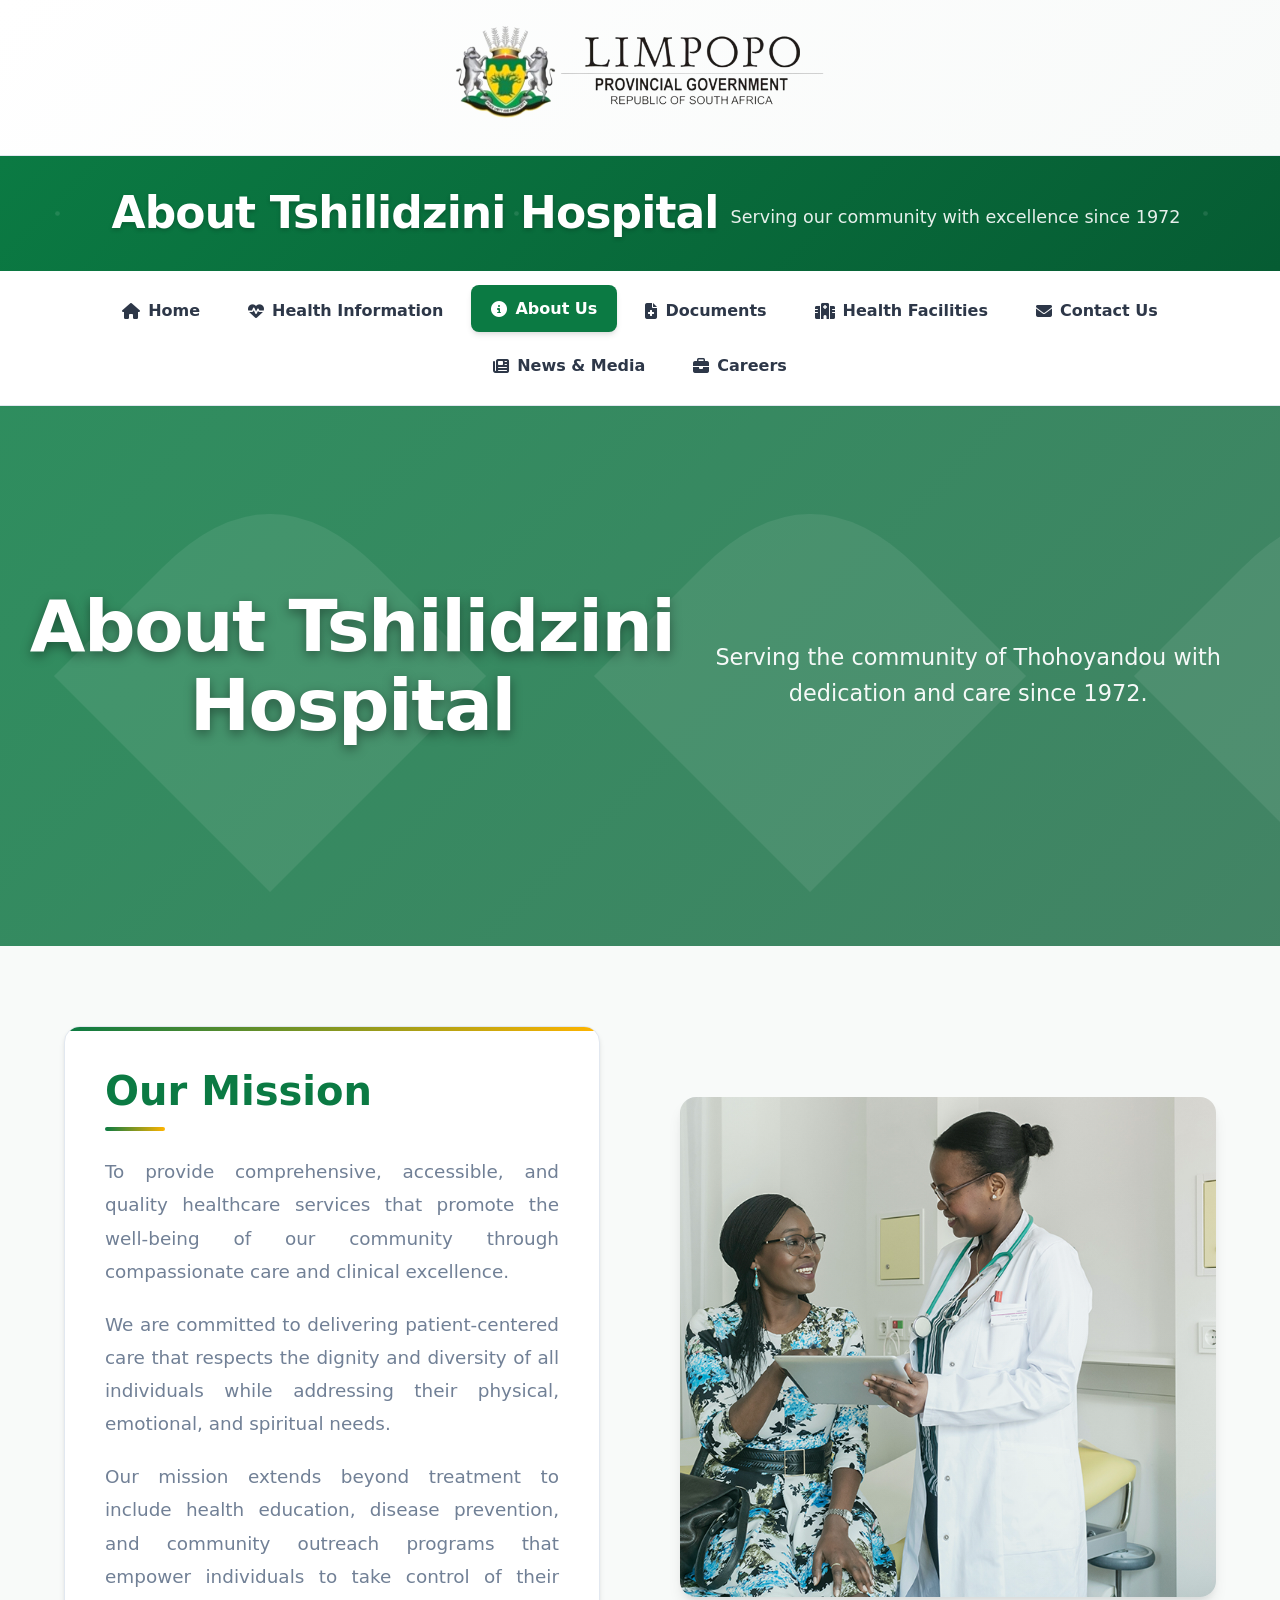
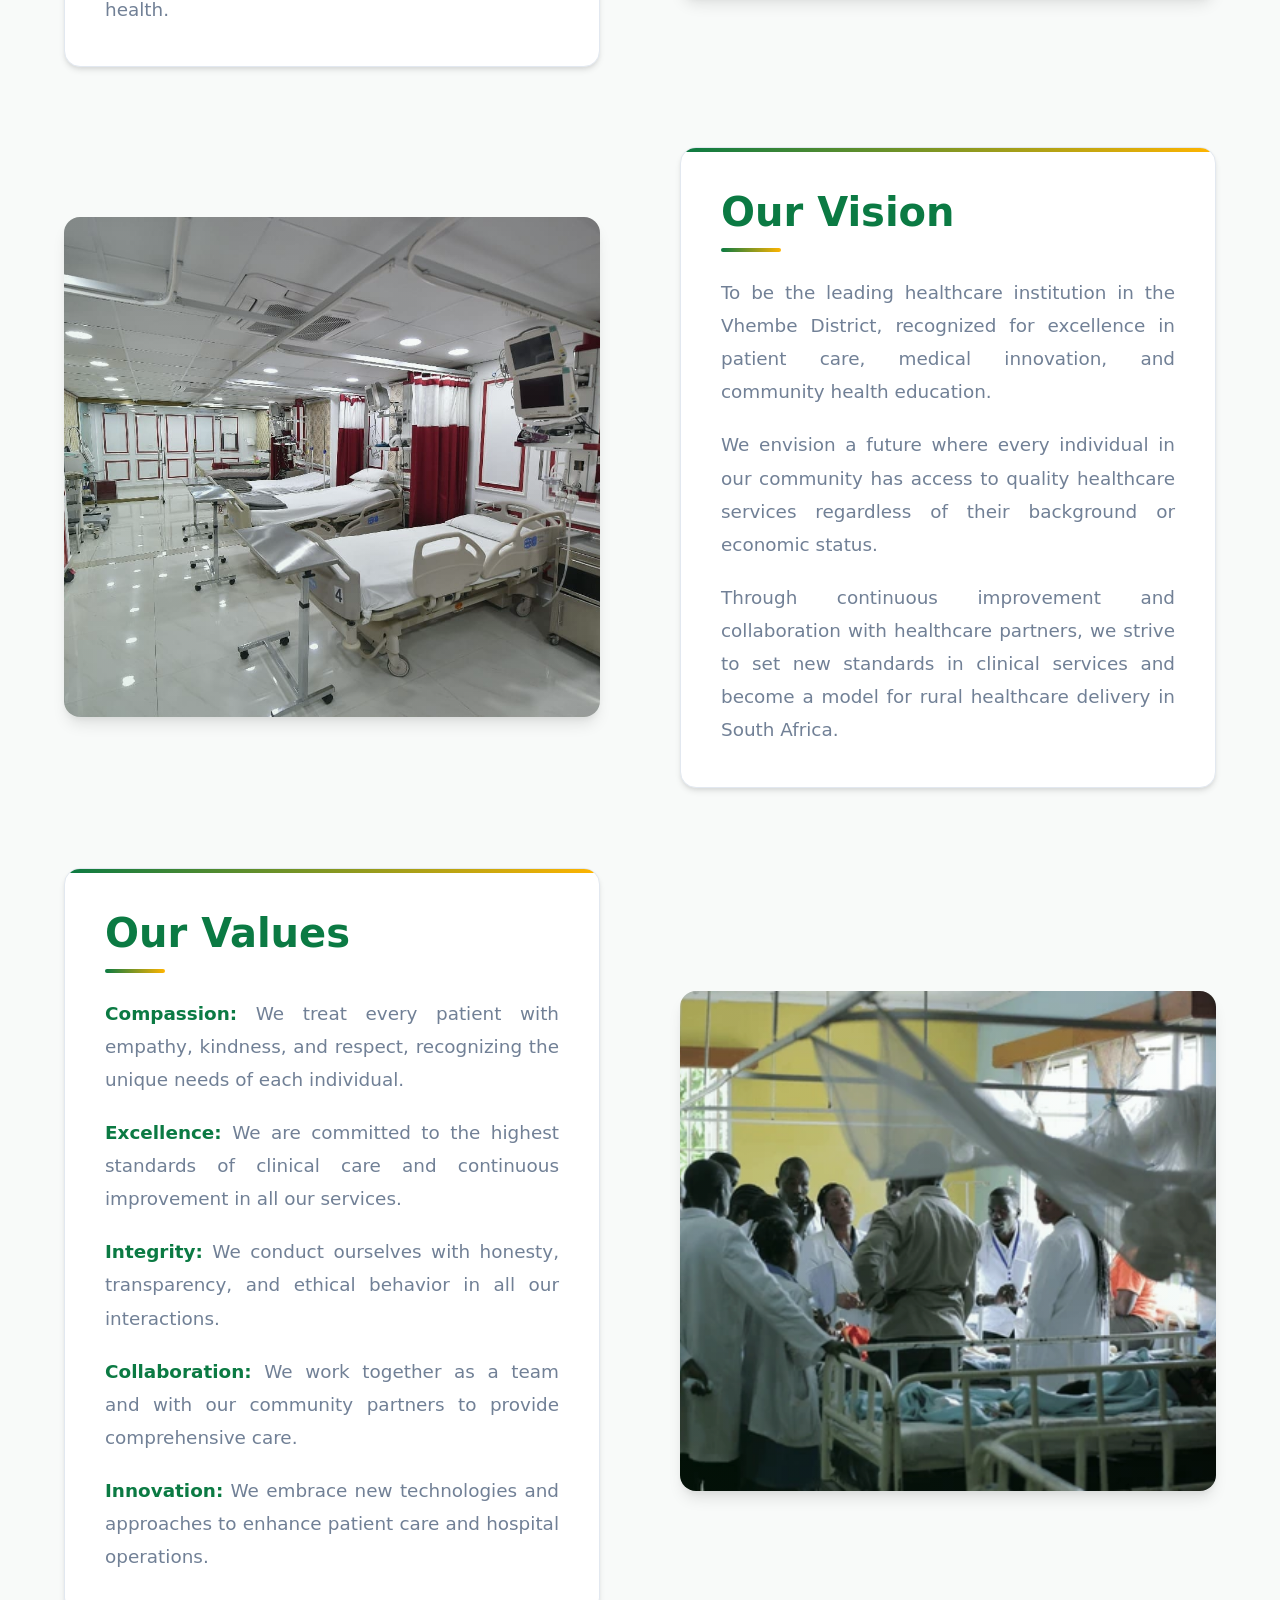
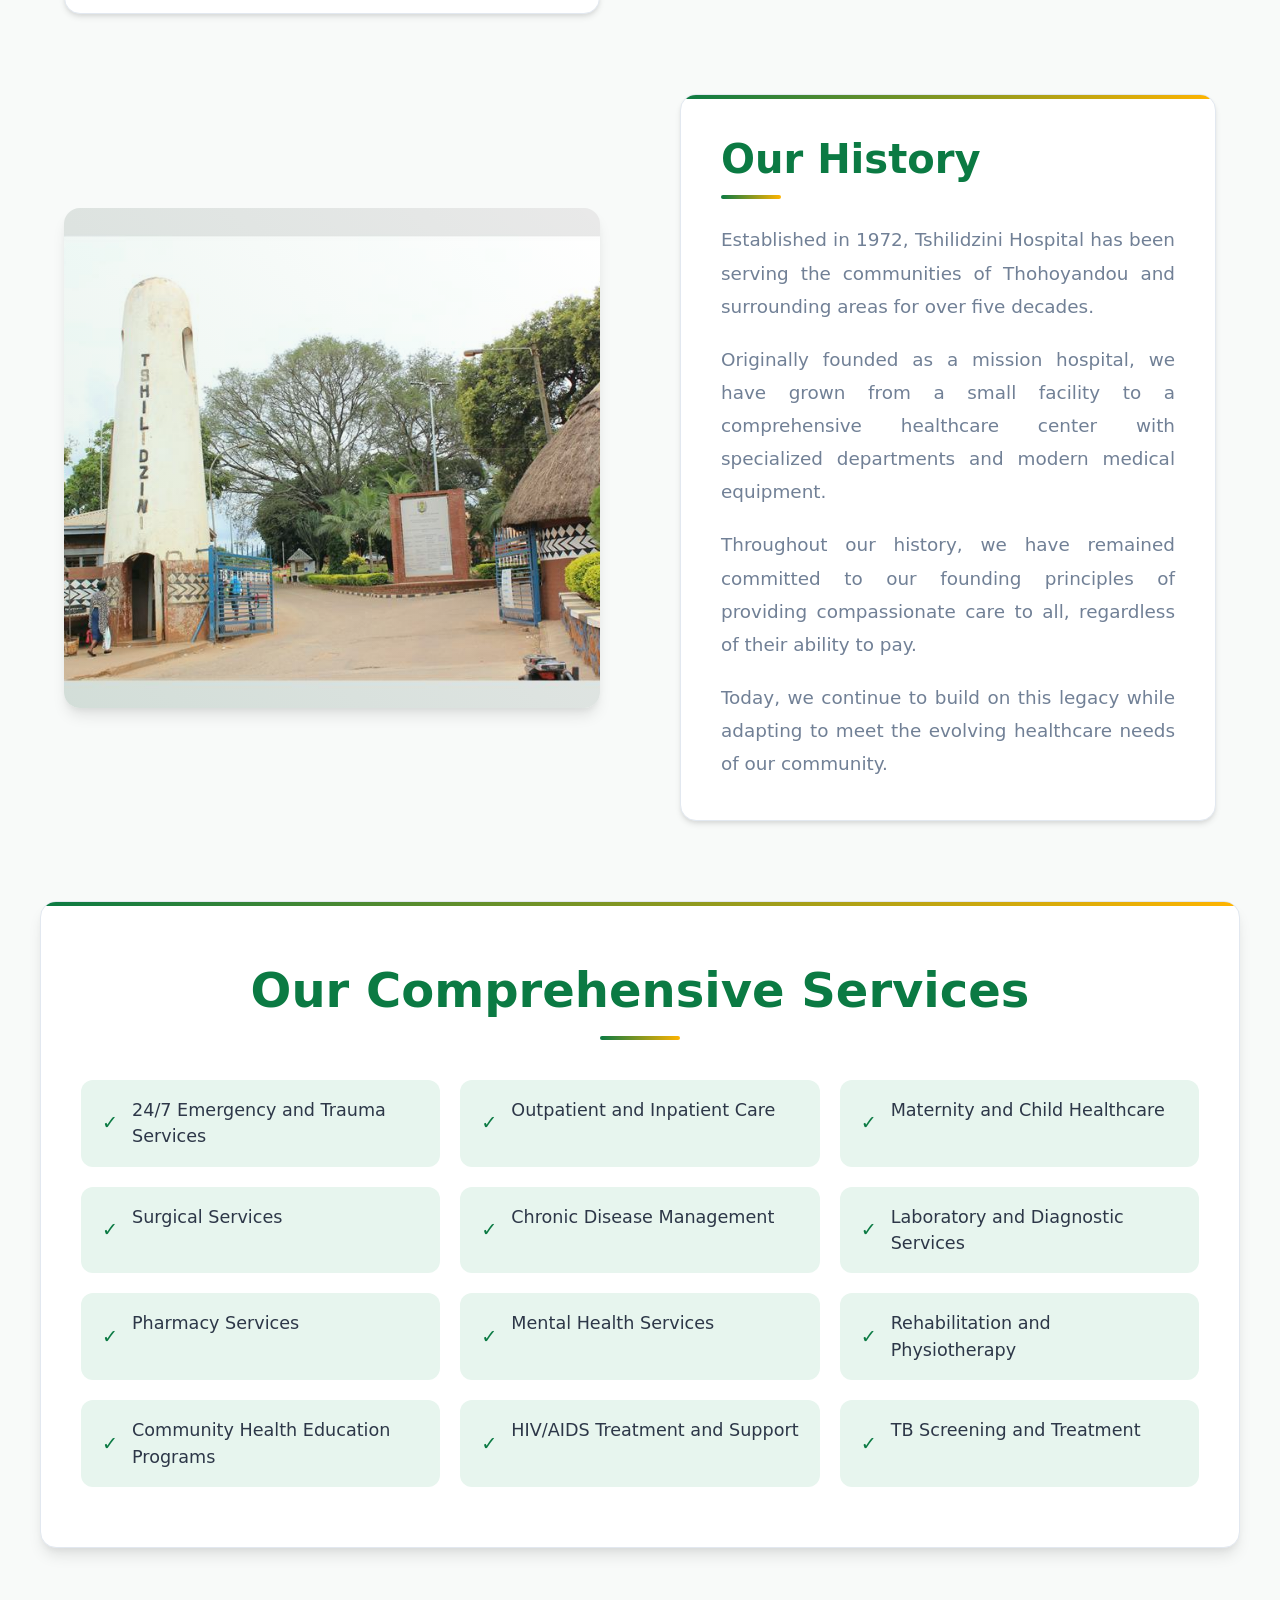
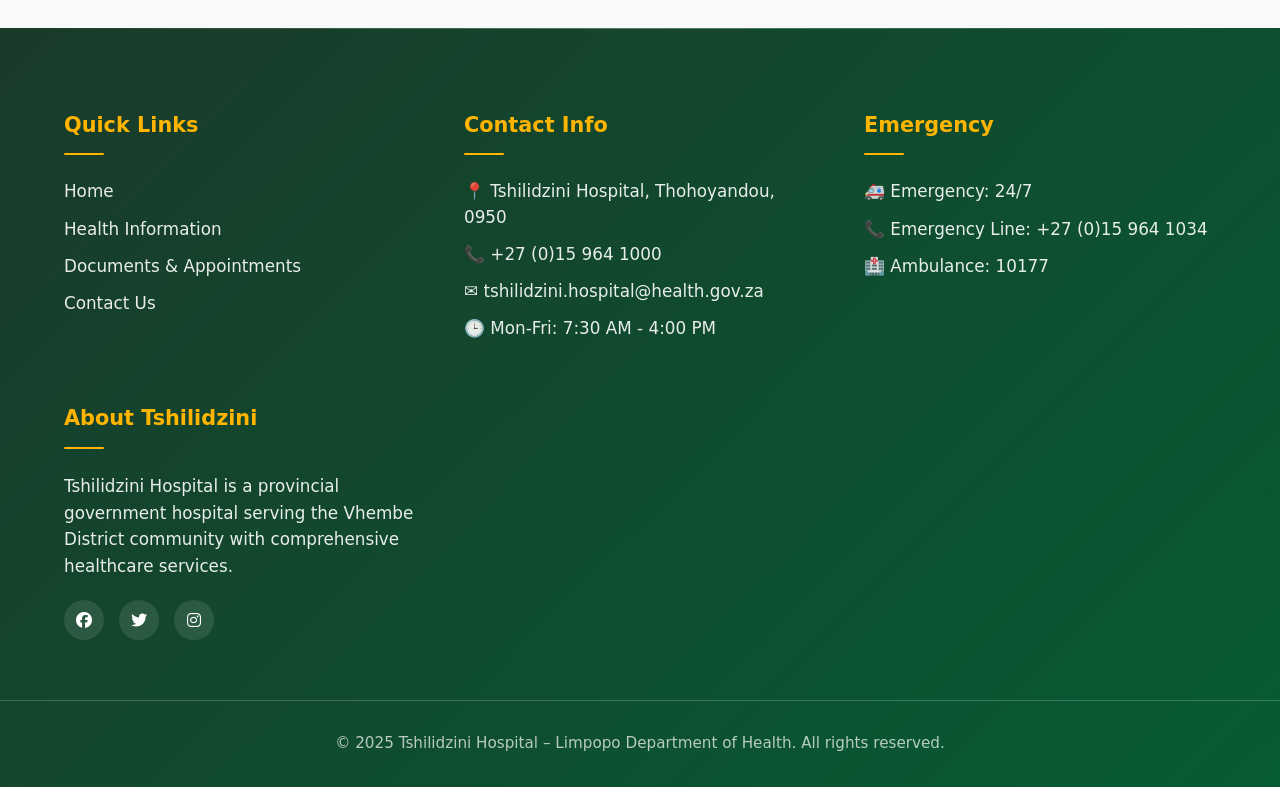
==== commit 62971a85: "sorting css files" ====
--- a/about.html
+++ b/about.html
@@ -5,7 +5,7 @@
     <meta name="viewport" content="width=device-width, initial-scale=1.0">
     <title>About Us - Tshilidzini Hospital</title>
     <link rel="stylesheet" href="https://cdnjs.cloudflare.com/ajax/libs/font-awesome/6.5.0/css/all.min.css">
-    <link rel="stylesheet" href="about.css">
+    <link rel="stylesheet" href="css/about.css">
      <!-- Google tag (gtag.js) -->
 <script async src="https://www.googletagmanager.com/gtag/js?id=G-FHBEJPBNWZ"></script>
 <script>
--- a/css/about.css
+++ b/css/about.css
@@ -0,0 +1,658 @@
+/* 🔄 Modern CSS Reset and Base Styles */
+:root {
+  --primary-green: #0b7a43;
+  --dark-green: #065c33;
+  --light-green: #e7f5ee;
+  --accent-yellow: #ffb400;
+  --dark-yellow: #e6a200;
+  --background-light: #f8faf9;
+  --white: #ffffff;
+  --text-dark: #2d3748;
+  --text-light: #718096;
+  --text-lighter: #a0aec0;
+  --border-light: #e2e8f0;
+  --shadow: 0 4px 6px -1px rgba(0, 0, 0, 0.1), 0 2px 4px -1px rgba(0, 0, 0, 0.06);
+  --shadow-lg: 0 10px 15px -3px rgba(0, 0, 0, 0.1), 0 4px 6px -2px rgba(0, 0, 0, 0.05);
+  --radius: 12px;
+  --radius-lg: 16px;
+  --transition: all 0.3s cubic-bezier(0.4, 0, 0.2, 1);
+}
+
+* {
+  margin: 0;
+  padding: 0;
+  box-sizing: border-box;
+}
+
+body {
+  font-family: 'Segoe UI', system-ui, -apple-system, sans-serif;
+  line-height: 1.7;
+  color: var(--text-dark);
+  background: var(--background-light);
+  overflow-x: hidden;
+  font-size: 16px;
+}
+
+/* 🧭 Primary Header - Consistent with other pages */
+#primary_header {
+  width: 100%;
+  min-height: 140px;
+  background: linear-gradient(135deg, var(--white) 0%, #f8faf9 100%);
+  padding: 24px 20px;
+  text-align: center;
+  border-bottom: 1px solid var(--border-light);
+  box-shadow: 0 2px 4px rgba(0, 0, 0, 0.04);
+}
+
+#logo {
+  max-width: 100%;
+  height: auto;
+  max-width: 380px;
+  width: 85%;
+  filter: brightness(1.1);
+  transition: var(--transition);
+}
+
+#logo:hover {
+  transform: scale(1.02);
+}
+
+/* 🧭 Secondary Header - Consistent with other pages */
+#secondary_header {
+  width: 100%;
+  min-height: 100px;
+  background: linear-gradient(135deg, var(--primary-green) 0%, var(--dark-green) 100%);
+  color: var(--white);
+  display: flex;
+  align-items: center;
+  justify-content: center;
+  padding: 20px 16px;
+  flex-wrap: wrap;
+  text-align: center;
+  position: relative;
+  overflow: hidden;
+}
+
+#secondary_header::before {
+  content: '';
+  position: absolute;
+  top: 0;
+  left: 0;
+  right: 0;
+  bottom: 0;
+  background: url('data:image/svg+xml,<svg xmlns="http://www.w3.org/2000/svg" viewBox="0 0 100 100" opacity="0.1"><circle cx="50" cy="50" r="2" fill="white"/></svg>') repeat;
+  animation: float 20s infinite linear;
+}
+
+@keyframes float {
+  0% { transform: translateY(0) translateX(0); }
+  100% { transform: translateY(-100px) translateX(-100px); }
+}
+
+#secondary_header h1 {
+  font-size: clamp(1.75rem, 5vw, 2.75rem);
+  font-weight: 700;
+  margin: 0 12px;
+  position: relative;
+  text-shadow: 0 2px 4px rgba(0, 0, 0, 0.2);
+  letter-spacing: -0.02em;
+}
+
+.visitation-note {
+  font-size: clamp(0.95rem, 2.5vw, 1.1rem);
+  color: rgba(255, 255, 255, 0.9);
+  margin-top: 8px;
+  font-weight: 500;
+  position: relative;
+}
+
+/* Navigation - Consistent with other pages */
+#navbar {
+  display: flex;
+  justify-content: center;
+  align-items: center;
+  gap: 8px;
+  background: var(--white);
+  padding: 16px 20px;
+  flex-wrap: wrap;
+  border-bottom: 1px solid var(--border-light);
+  box-shadow: 0 1px 3px rgba(0, 0, 0, 0.08);
+}
+
+#navbar a {
+  color: var(--text-dark);
+  text-decoration: none;
+  font-size: clamp(0.9rem, 2vw, 1rem);
+  font-weight: 600;
+  padding: 10px 20px;
+  border-radius: 8px;
+  transition: var(--transition);
+  position: relative;
+  overflow: hidden;
+  display: flex;
+  align-items: center;
+  gap: 8px;
+}
+
+#navbar a::before {
+  content: '';
+  position: absolute;
+  top: 0;
+  left: -100%;
+  width: 100%;
+  height: 100%;
+  background: linear-gradient(90deg, transparent, rgba(255, 255, 255, 0.4), transparent);
+  transition: left 0.5s;
+}
+
+#navbar a:hover::before {
+  left: 100%;
+}
+
+#navbar a.active,
+#navbar a:hover {
+  background: var(--primary-green);
+  color: var(--white);
+  transform: translateY(-2px);
+  box-shadow: var(--shadow);
+}
+
+#navbar .icon {
+  display: none;
+  margin-left: auto;
+}
+
+/* Hero Section - Enhanced */
+.hero-section {
+  width: 100%;
+  margin: 0;
+  padding: 140px 24px;
+  background: 
+    linear-gradient(
+      135deg, 
+      rgba(11, 122, 67, 0.85) 0%, 
+      rgba(6, 92, 51, 0.75) 100%
+    ), 
+    url('images/R.jpeg') center/cover no-repeat;
+  color: var(--white);
+  text-align: center;
+  position: relative;
+  overflow: hidden;
+  min-height: 60vh;
+  display: flex;
+  align-items: center;
+  justify-content: center;
+}
+
+.hero-section::before {
+  content: '';
+  position: absolute;
+  top: 0;
+  left: 0;
+  right: 0;
+  bottom: 0;
+  background: url('data:image/svg+xml,<svg xmlns="http://www.w3.org/2000/svg" viewBox="0 0 100 100" opacity="0.08"><path d="M30,30 Q50,10 70,30 T90,50 T70,70 T50,90 T30,70 T10,50 T30,30 Z" fill="white"/></svg>') repeat;
+}
+
+.hero-section h1 {
+  font-size: clamp(2.5rem, 8vw, 4.5rem);
+  font-weight: 800;
+  margin-bottom: 20px;
+  line-height: 1.1;
+  text-shadow: 0 4px 12px rgba(0, 0, 0, 0.4);
+  letter-spacing: -0.02em;
+  position: relative;
+}
+
+.hero-section p {
+  font-size: clamp(1.1rem, 3vw, 1.4rem);
+  max-width: 700px;
+  margin: 0 auto;
+  opacity: 0.95;
+  line-height: 1.6;
+  font-weight: 400;
+  position: relative;
+}
+
+/* Side Sections - Enhanced Layout */
+.side-section {
+  max-width: 1200px;
+  margin: 80px auto;
+  display: grid;
+  grid-template-columns: 1fr 1fr;
+  gap: 80px;
+  align-items: center;
+  padding: 0 24px;
+}
+
+.side-section:nth-child(even) {
+  direction: rtl;
+}
+
+.side-section:nth-child(even) > * {
+  direction: ltr;
+}
+
+.text-box {
+  padding: 40px;
+  background: var(--white);
+  border-radius: var(--radius-lg);
+  box-shadow: var(--shadow);
+  border: 1px solid var(--border-light);
+  position: relative;
+  overflow: hidden;
+}
+
+.text-box::before {
+  content: '';
+  position: absolute;
+  top: 0;
+  left: 0;
+  right: 0;
+  height: 4px;
+  background: linear-gradient(90deg, var(--primary-green), var(--accent-yellow));
+  border-radius: var(--radius-lg) var(--radius-lg) 0 0;
+}
+
+.text-box h2 {
+  font-size: clamp(1.8rem, 4vw, 2.5rem);
+  font-weight: 800;
+  color: var(--primary-green);
+  margin-bottom: 24px;
+  line-height: 1.2;
+  position: relative;
+  padding-bottom: 16px;
+}
+
+.text-box h2::after {
+  content: '';
+  position: absolute;
+  bottom: 0;
+  left: 0;
+  width: 60px;
+  height: 4px;
+  background: linear-gradient(90deg, var(--primary-green), var(--accent-yellow));
+  border-radius: 2px;
+}
+
+.text-box p {
+  font-size: 1.15rem;
+  line-height: 1.8;
+  color: var(--text-light);
+  margin-bottom: 20px;
+  text-align: justify;
+  text-justify: inter-word;
+}
+
+.text-box p:last-of-type {
+  margin-bottom: 0;
+}
+
+.text-box strong {
+  color: var(--primary-green);
+  font-weight: 700;
+}
+
+.image-box {
+  position: relative;
+  border-radius: var(--radius-lg);
+  overflow: hidden;
+  box-shadow: var(--shadow-lg);
+  transition: var(--transition);
+  height: 500px;
+}
+
+.image-box::before {
+  content: '';
+  position: absolute;
+  top: 0;
+  left: 0;
+  right: 0;
+  bottom: 0;
+  background: linear-gradient(45deg, rgba(11, 122, 67, 0.1), transparent);
+  z-index: 1;
+  transition: var(--transition);
+}
+
+.image-box:hover::before {
+  background: linear-gradient(45deg, rgba(11, 122, 67, 0.05), transparent);
+}
+
+.image-box:hover {
+  transform: translateY(-8px);
+  box-shadow: 0 20px 40px rgba(0, 0, 0, 0.15);
+}
+
+.image-box img {
+  width: 100%;
+  height: 100%;
+  object-fit: cover;
+  transition: transform 0.5s ease;
+}
+
+.image-box:hover img {
+  transform: scale(1.08);
+}
+
+/* Services Card - Enhanced */
+.card {
+  max-width: 1200px;
+  margin: 80px auto;
+  background: var(--white);
+  padding: 60px 40px;
+  border-radius: var(--radius-lg);
+  box-shadow: var(--shadow-lg);
+  border: 1px solid var(--border-light);
+  position: relative;
+  overflow: hidden;
+}
+
+.card::before {
+  content: '';
+  position: absolute;
+  top: 0;
+  left: 0;
+  right: 0;
+  height: 4px;
+  background: linear-gradient(90deg, var(--primary-green), var(--accent-yellow));
+  border-radius: var(--radius-lg) var(--radius-lg) 0 0;
+}
+
+.card h2 {
+  font-size: clamp(2rem, 5vw, 3rem);
+  font-weight: 800;
+  color: var(--primary-green);
+  margin-bottom: 40px;
+  text-align: center;
+  line-height: 1.2;
+  position: relative;
+  padding-bottom: 20px;
+}
+
+.card h2::after {
+  content: '';
+  position: absolute;
+  bottom: 0;
+  left: 50%;
+  transform: translateX(-50%);
+  width: 80px;
+  height: 4px;
+  background: linear-gradient(90deg, var(--primary-green), var(--accent-yellow));
+  border-radius: 2px;
+}
+
+.card ul {
+  list-style: none;
+  padding: 0;
+  display: grid;
+  grid-template-columns: repeat(auto-fit, minmax(300px, 1fr));
+  gap: 20px;
+}
+
+.card li {
+  padding: 16px 20px 16px 50px;
+  background: var(--light-green);
+  border-radius: var(--radius);
+  color: var(--text-dark);
+  font-size: 1.1rem;
+  font-weight: 500;
+  line-height: 1.5;
+  position: relative;
+  transition: var(--transition);
+  border: 1px solid transparent;
+}
+
+.card li:hover {
+  background: var(--white);
+  border-color: var(--primary-green);
+  transform: translateX(8px);
+  box-shadow: var(--shadow);
+}
+
+.card li::before {
+  content: '✓';
+  position: absolute;
+  left: 20px;
+  top: 50%;
+  transform: translateY(-50%);
+  color: var(--primary-green);
+  font-weight: 700;
+  font-size: 1.2rem;
+  transition: var(--transition);
+}
+
+.card li:hover::before {
+  color: var(--accent-yellow);
+  transform: translateY(-50%) scale(1.2);
+}
+
+/* Footer - Consistent with other pages */
+.footer {
+  background: linear-gradient(135deg, #1a3a2a 0%, var(--dark-green) 100%);
+  color: var(--white);
+  padding: 80px 0 30px;
+  position: relative;
+  margin-top: 80px;
+}
+
+.footer::before {
+  content: '';
+  position: absolute;
+  top: 0;
+  left: 0;
+  right: 0;
+  height: 1px;
+  background: linear-gradient(90deg, transparent, rgba(255, 255, 255, 0.3), transparent);
+}
+
+.footer-container {
+  display: grid;
+  grid-template-columns: repeat(auto-fit, minmax(280px, 1fr));
+  gap: 48px;
+  max-width: 1200px;
+  margin: 0 auto;
+  padding: 0 24px;
+}
+
+.footer-section h3 {
+  color: var(--accent-yellow);
+  font-size: 1.3rem;
+  font-weight: 700;
+  margin-bottom: 24px;
+  position: relative;
+  padding-bottom: 12px;
+}
+
+.footer-section h3::after {
+  content: '';
+  position: absolute;
+  bottom: 0;
+  left: 0;
+  width: 40px;
+  height: 2px;
+  background: var(--accent-yellow);
+  border-radius: 1px;
+}
+
+.footer-section ul {
+  list-style: none;
+  padding: 0;
+}
+
+.footer-section li {
+  margin-bottom: 12px;
+  color: rgba(255, 255, 255, 0.9);
+  font-size: 1.05rem;
+  line-height: 1.5;
+  transition: var(--transition);
+}
+
+.footer-section li:hover {
+  color: var(--accent-yellow);
+  transform: translateX(4px);
+}
+
+.footer-section a {
+  color: rgba(255, 255, 255, 0.9);
+  text-decoration: none;
+  transition: var(--transition);
+}
+
+.footer-section a:hover {
+  color: var(--accent-yellow);
+}
+
+.footer-section p {
+  color: rgba(255, 255, 255, 0.9);
+  line-height: 1.6;
+  margin-bottom: 20px;
+  font-size: 1.05rem;
+}
+
+.social-links {
+  display: flex;
+  gap: 15px;
+  margin-top: 15px;
+}
+
+.social-links a {
+  display: flex;
+  align-items: center;
+  justify-content: center;
+  width: 40px;
+  height: 40px;
+  background: rgba(255, 255, 255, 0.1);
+  border-radius: 50%;
+  color: white;
+  text-decoration: none;
+  transition: all 0.3s ease;
+}
+
+.social-links a:hover {
+  background: var(--accent-yellow);
+  transform: translateY(-2px);
+}
+
+.footer-bottom {
+  text-align: center;
+  margin-top: 60px;
+  padding-top: 30px;
+  border-top: 1px solid rgba(255, 255, 255, 0.2);
+  color: rgba(255, 255, 255, 0.7);
+  font-size: 0.95rem;
+}
+
+/* Responsive Design */
+@media (max-width: 768px) {
+  #navbar {
+    flex-direction: column;
+    padding: 12px;
+  }
+
+  #navbar a:not(.active) {
+    display: none;
+  }
+
+  #navbar a.icon {
+    display: flex;
+    position: absolute;
+    right: 12px;
+    top: 12px;
+  }
+
+  #navbar.responsive {
+    position: relative;
+  }
+
+  #navbar.responsive a {
+    display: flex;
+    text-align: left;
+    width: 100%;
+  }
+
+  #navbar.responsive a.icon {
+    position: absolute;
+    right: 12px;
+    top: 12px;
+  }
+
+  .hero-section {
+    padding: 100px 20px;
+    min-height: 50vh;
+  }
+
+  .side-section {
+    grid-template-columns: 1fr;
+    gap: 50px;
+    margin: 60px auto;
+  }
+
+  .side-section:nth-child(even) {
+    direction: ltr;
+  }
+
+  .text-box {
+    padding: 30px;
+    order: 2;
+  }
+
+  .image-box {
+    order: 1;
+    height: 400px;
+  }
+
+  .card {
+    margin: 60px auto;
+    padding: 40px 24px;
+  }
+
+  .card ul {
+    grid-template-columns: 1fr;
+  }
+
+  .footer-container {
+    grid-template-columns: 1fr;
+    gap: 40px;
+  }
+}
+
+@media (max-width: 480px) {
+  .hero-section {
+    padding: 80px 16px;
+    min-height: 40vh;
+  }
+
+  .text-box {
+    padding: 24px;
+  }
+
+  .image-box {
+    height: 300px;
+  }
+
+  .card {
+    padding: 32px 20px;
+    margin: 40px auto;
+  }
+
+  .card li {
+    padding: 14px 16px 14px 45px;
+    font-size: 1rem;
+  }
+}
+
+/* Animation for scroll reveal */
+@keyframes fadeInUp {
+  from {
+    opacity: 0;
+    transform: translateY(30px);
+  }
+  to {
+    opacity: 1;
+    transform: translateY(0);
+  }
+}
+
+.side-section, .card {
+  animation: fadeInUp 0.6s ease-out;
+}
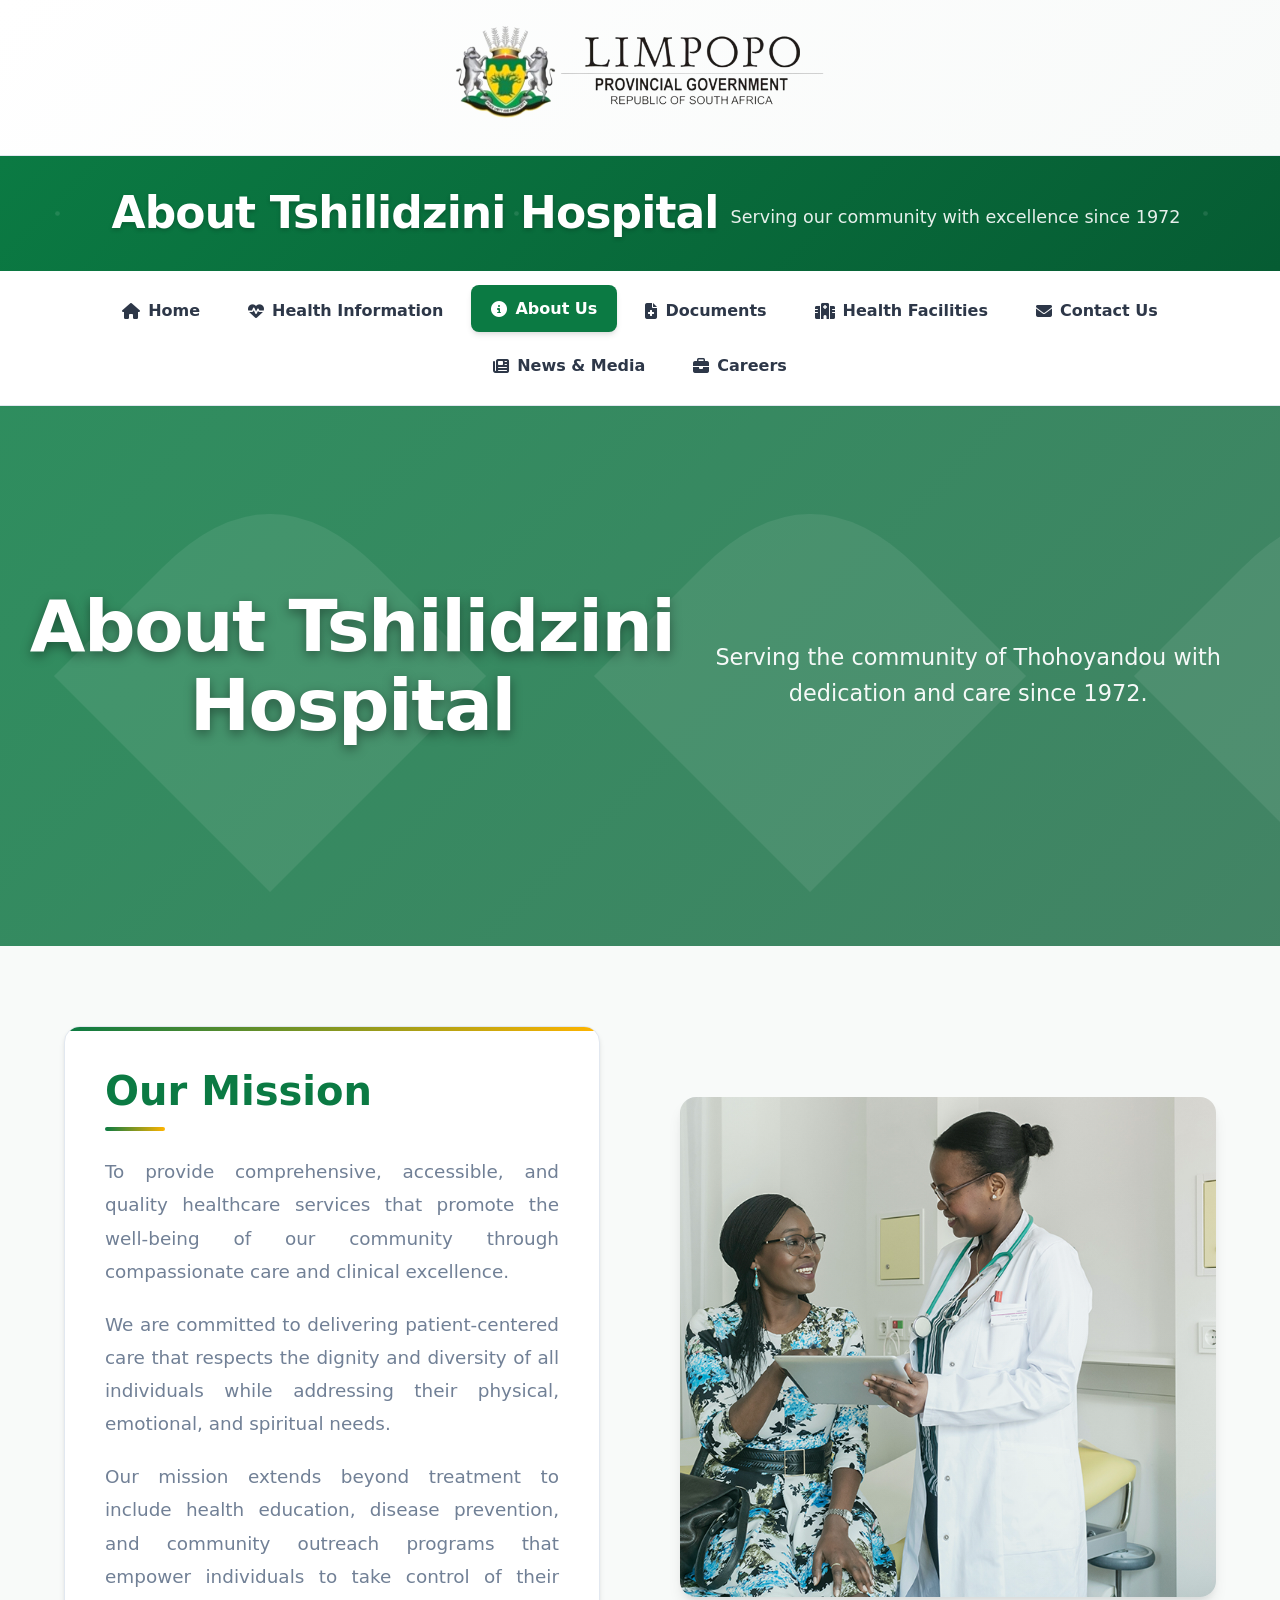
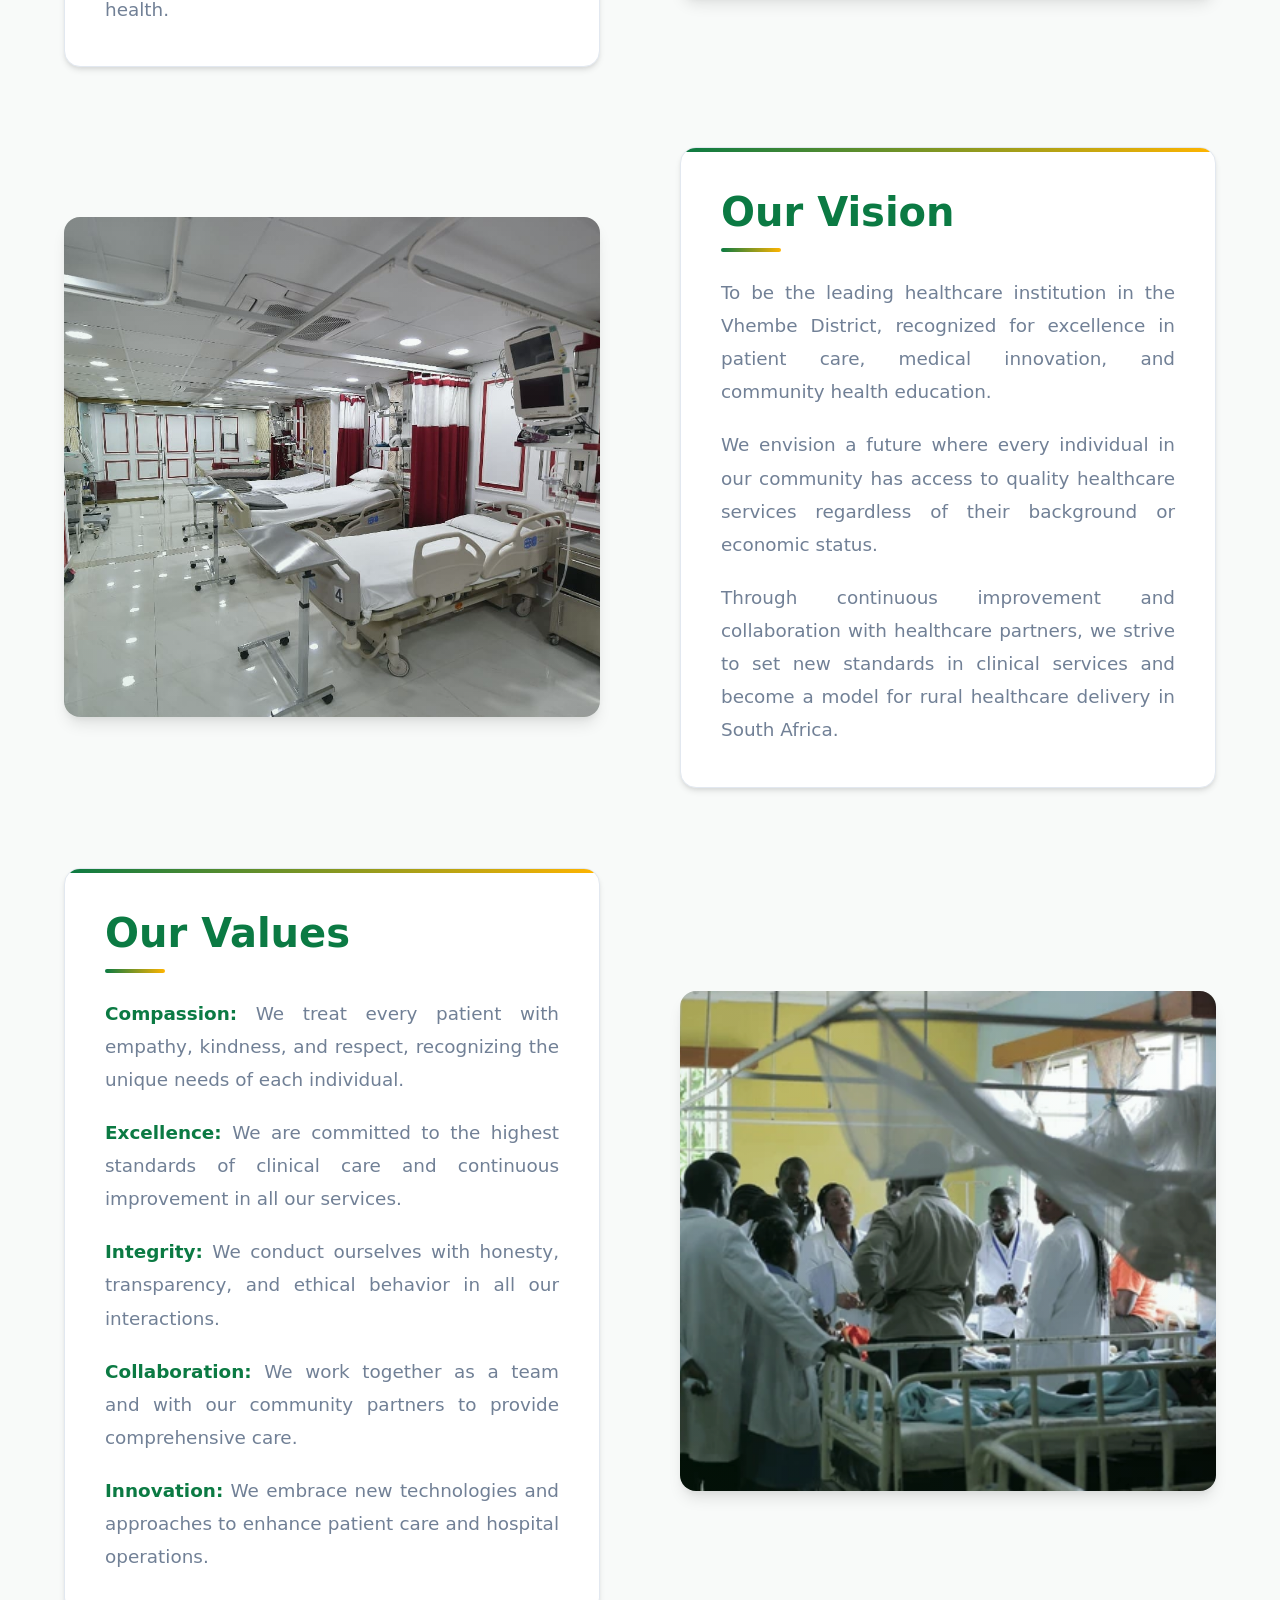
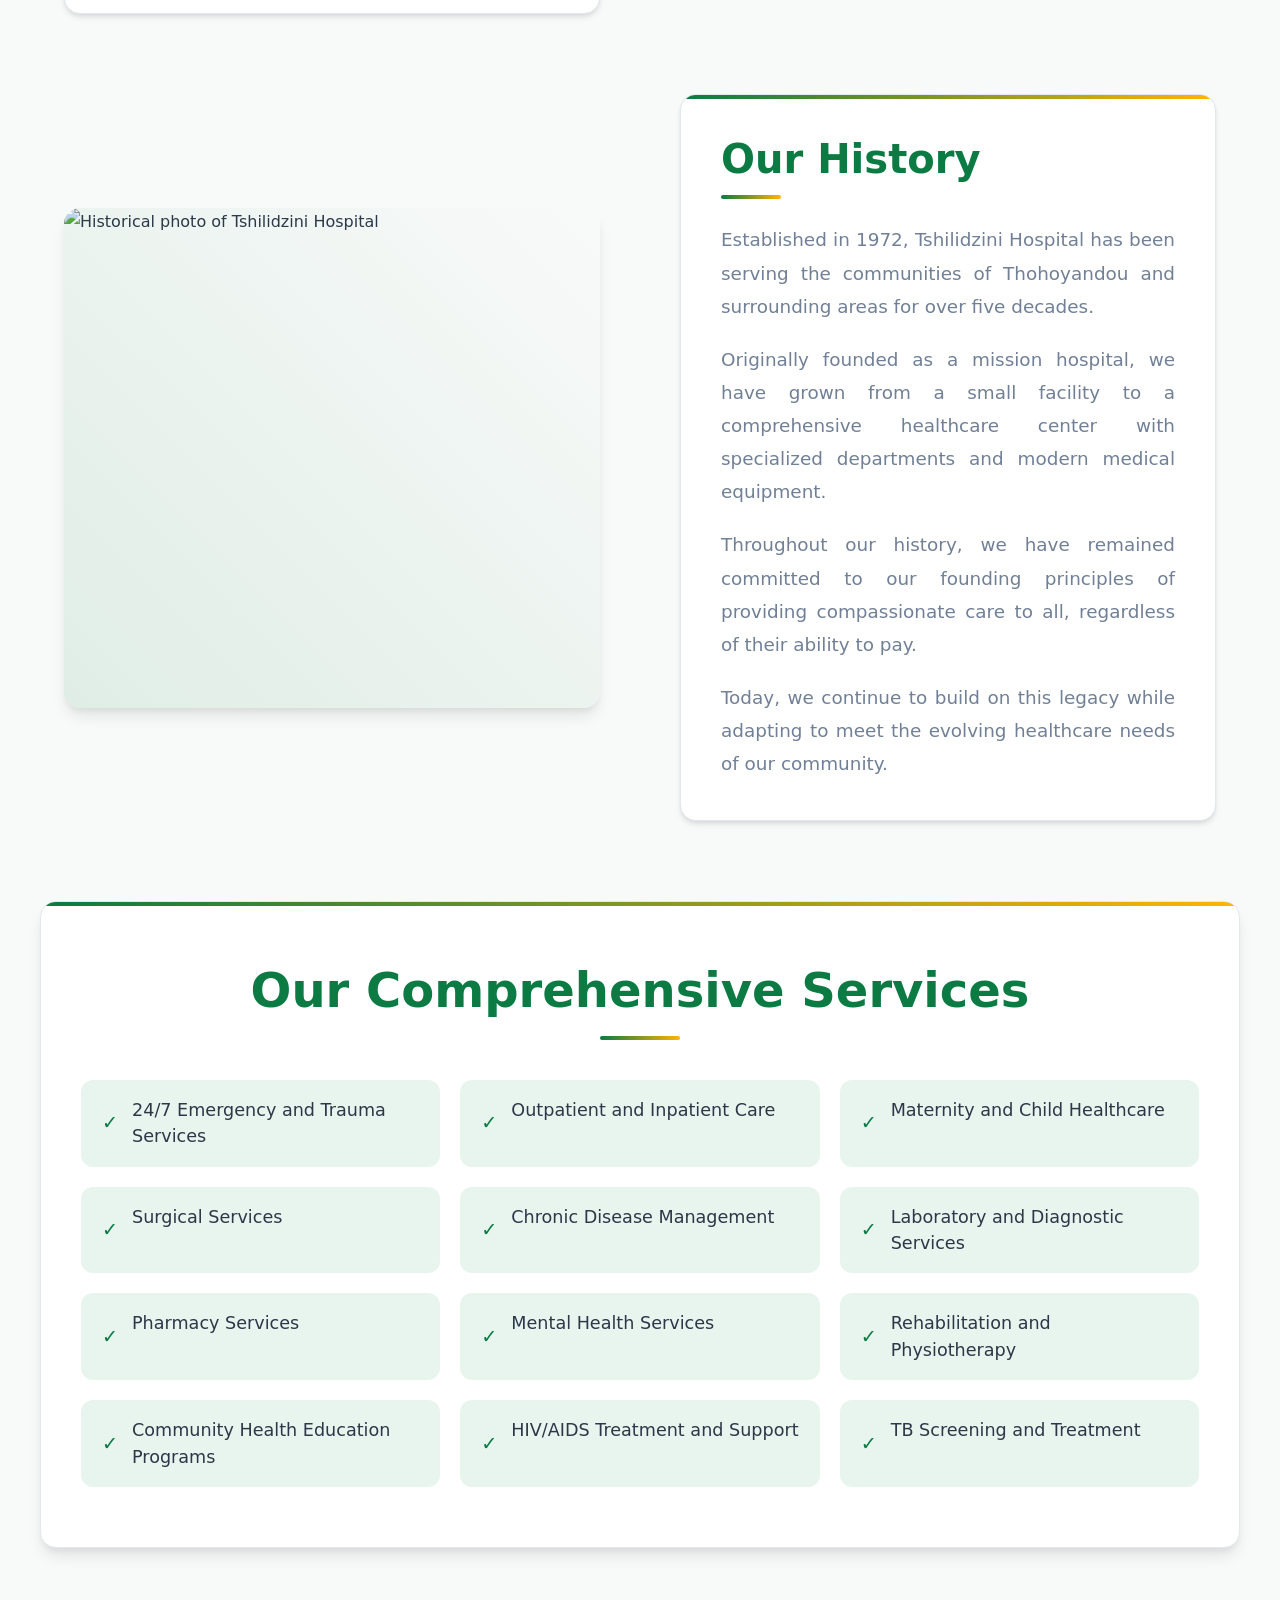
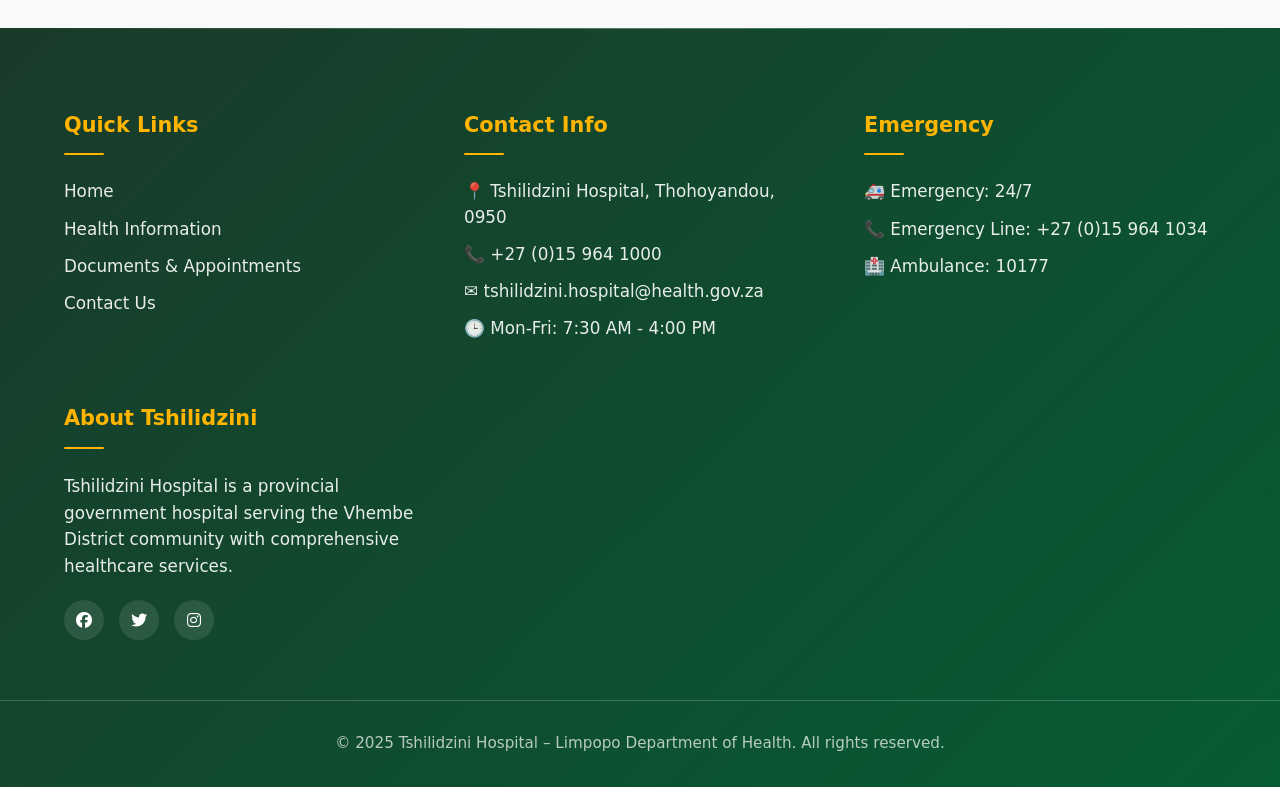
==== commit a9de6363: "header and nav for mobile responsiveness" ====
--- a/about.html
+++ b/about.html
@@ -6,6 +6,7 @@
     <title>About Us - Tshilidzini Hospital</title>
     <link rel="stylesheet" href="https://cdnjs.cloudflare.com/ajax/libs/font-awesome/6.5.0/css/all.min.css">
     <link rel="stylesheet" href="css/about.css">
+    <link rel="stylesheet" href="css/navbar.css">
      <!-- Google tag (gtag.js) -->
 <script async src="https://www.googletagmanager.com/gtag/js?id=G-FHBEJPBNWZ"></script>
 <script>
@@ -21,6 +22,9 @@
     <!-- Header Section -->
     <header id="primary_header">
         <img id="logo" src="images/limpop-province.png" alt="Limpopo Province Logo">
+                <a href="javascript:void(0);" class="icon" id="menu-btn" onclick="toggleNavbar()">
+            <i class="fas fa-bars"></i>
+        </a>
     </header>
 
     <!-- Secondary Header -->
@@ -39,9 +43,6 @@
         <a href="contact.html"><i class="fas fa-envelope"></i> Contact Us</a>
         <a href="news.html"><i class="fas fa-newspaper"></i> News & Media</a>
         <a href="jobs.html"><i class="fas fa-briefcase"></i> Careers</a>
-        <a href="javascript:void(0);" class="icon" onclick="toggleNavbar()">
-            <i class="fas fa-bars"></i>
-        </a>
     </nav>
 
     <!-- Hero Section -->
--- a/css/about.css
+++ b/css/about.css
@@ -508,6 +508,11 @@
   margin-bottom: 20px;
   font-size: 1.05rem;
 }
+.icon {
+  font-size: clamp(30px, 5vw, 40px);
+  color: #0b7a43;
+  text-align: center;
+}
 
 .social-links {
   display: flex;
@@ -541,40 +546,25 @@
   color: rgba(255, 255, 255, 0.7);
   font-size: 0.95rem;
 }
-
+  @media (min-width: 769px) { 
+
+  #menu-btn {
+    display: none;
+  }
+}
 /* Responsive Design */
 @media (max-width: 768px) {
-  #navbar {
-    flex-direction: column;
-    padding: 12px;
-  }
-
-  #navbar a:not(.active) {
-    display: none;
-  }
-
-  #navbar a.icon {
+
+#primary_header {
     display: flex;
+  }
+
+  #menu-btn {
     position: absolute;
-    right: 12px;
-    top: 12px;
-  }
-
-  #navbar.responsive {
-    position: relative;
-  }
-
-  #navbar.responsive a {
-    display: flex;
-    text-align: left;
-    width: 100%;
-  }
-
-  #navbar.responsive a.icon {
-    position: absolute;
-    right: 12px;
-    top: 12px;
-  }
+    top: 40px;
+    right: 20px;
+  }
+
 
   .hero-section {
     padding: 100px 20px;
--- a/css/navbar.css
+++ b/css/navbar.css
@@ -0,0 +1,117 @@
+
+:root {
+  --primary-green: #0b7a43;
+  --dark-green: #065c33;
+  --light-green: #e7f5ee;
+  --accent-yellow: #ffb400;
+  --dark-yellow: #e6a200;
+  --background-light: #f8faf9;
+  --white: #ffffff;
+  --text-dark: #2d3748;
+  --text-light: #718096;
+  --text-lighter: #a0aec0;
+  --border-light: #e2e8f0;
+  --shadow: 0 4px 6px -1px rgba(0, 0, 0, 0.1), 0 2px 4px -1px rgba(0, 0, 0, 0.06);
+  --shadow-lg: 0 10px 15px -3px rgba(0, 0, 0, 0.1), 0 4px 6px -2px rgba(0, 0, 0, 0.05);
+  --radius: 12px;
+  --radius-lg: 16px;
+  --transition: all 0.3s cubic-bezier(0.4, 0, 0.2, 1);
+}
+
+
+#navbar {
+  display: flex;
+  justify-content: center;
+  align-items: center;
+  gap: 8px;
+  background: var(--white);
+  padding: 16px 20px;
+  flex-wrap: wrap;
+  border-bottom: 1px solid var(--border-light);
+  box-shadow: 0 1px 3px rgba(0, 0, 0, 0.08);
+}
+
+#navbar a {
+  color: var(--text-dark);
+  text-decoration: none;
+  font-size: clamp(0.9rem, 2vw, 1rem);
+  font-weight: 600;
+  padding: 10px 20px;
+  border-radius: 8px;
+  transition: var(--transition);
+  position: relative;
+  overflow: hidden;
+  display: flex;
+  align-items: center;
+  gap: 8px;
+}
+
+#navbar a::before {
+  content: '';
+  position: absolute;
+  top: 0;
+  left: -100%;
+  width: 100%;
+  height: 100%;
+  background: linear-gradient(90deg, transparent, rgba(255, 255, 255, 0.4), transparent);
+  transition: left 0.5s;
+}
+
+#navbar a:hover::before {
+  left: 100%;
+}
+
+#navbar a.active,
+#navbar a:hover {
+  background: var(--primary-green);
+  color: var(--white);
+  transform: translateY(-2px);
+  box-shadow: var(--shadow);
+}
+
+#navbar .icon {
+  display: none;
+  margin-left: auto;
+}
+
+/* For mobile devices */
+
+@media (max-width: 768px) {
+  #navbar {
+    flex-direction: column;
+    position: relative;
+    display: none;
+  }
+  #navbar a {
+    display: none;
+    width: 100%;
+    text-align: left;
+  }
+  #navbar a.icon {
+    display: flex;
+    position: absolute;
+    right: 12px;
+    top: 12px;
+  }
+
+
+  #navbar.responsive {
+    display: flex;
+    padding: 12px;
+  }
+  
+  #navbar.responsive a {
+    display: flex;
+    text-align: left;
+    width: 100%;
+  }
+
+  #navbar.responsive a.icon {
+    display: flex;
+    position: absolute;
+    right: 12px;
+    top: 12px;
+    width: 50px;
+  }
+
+}
